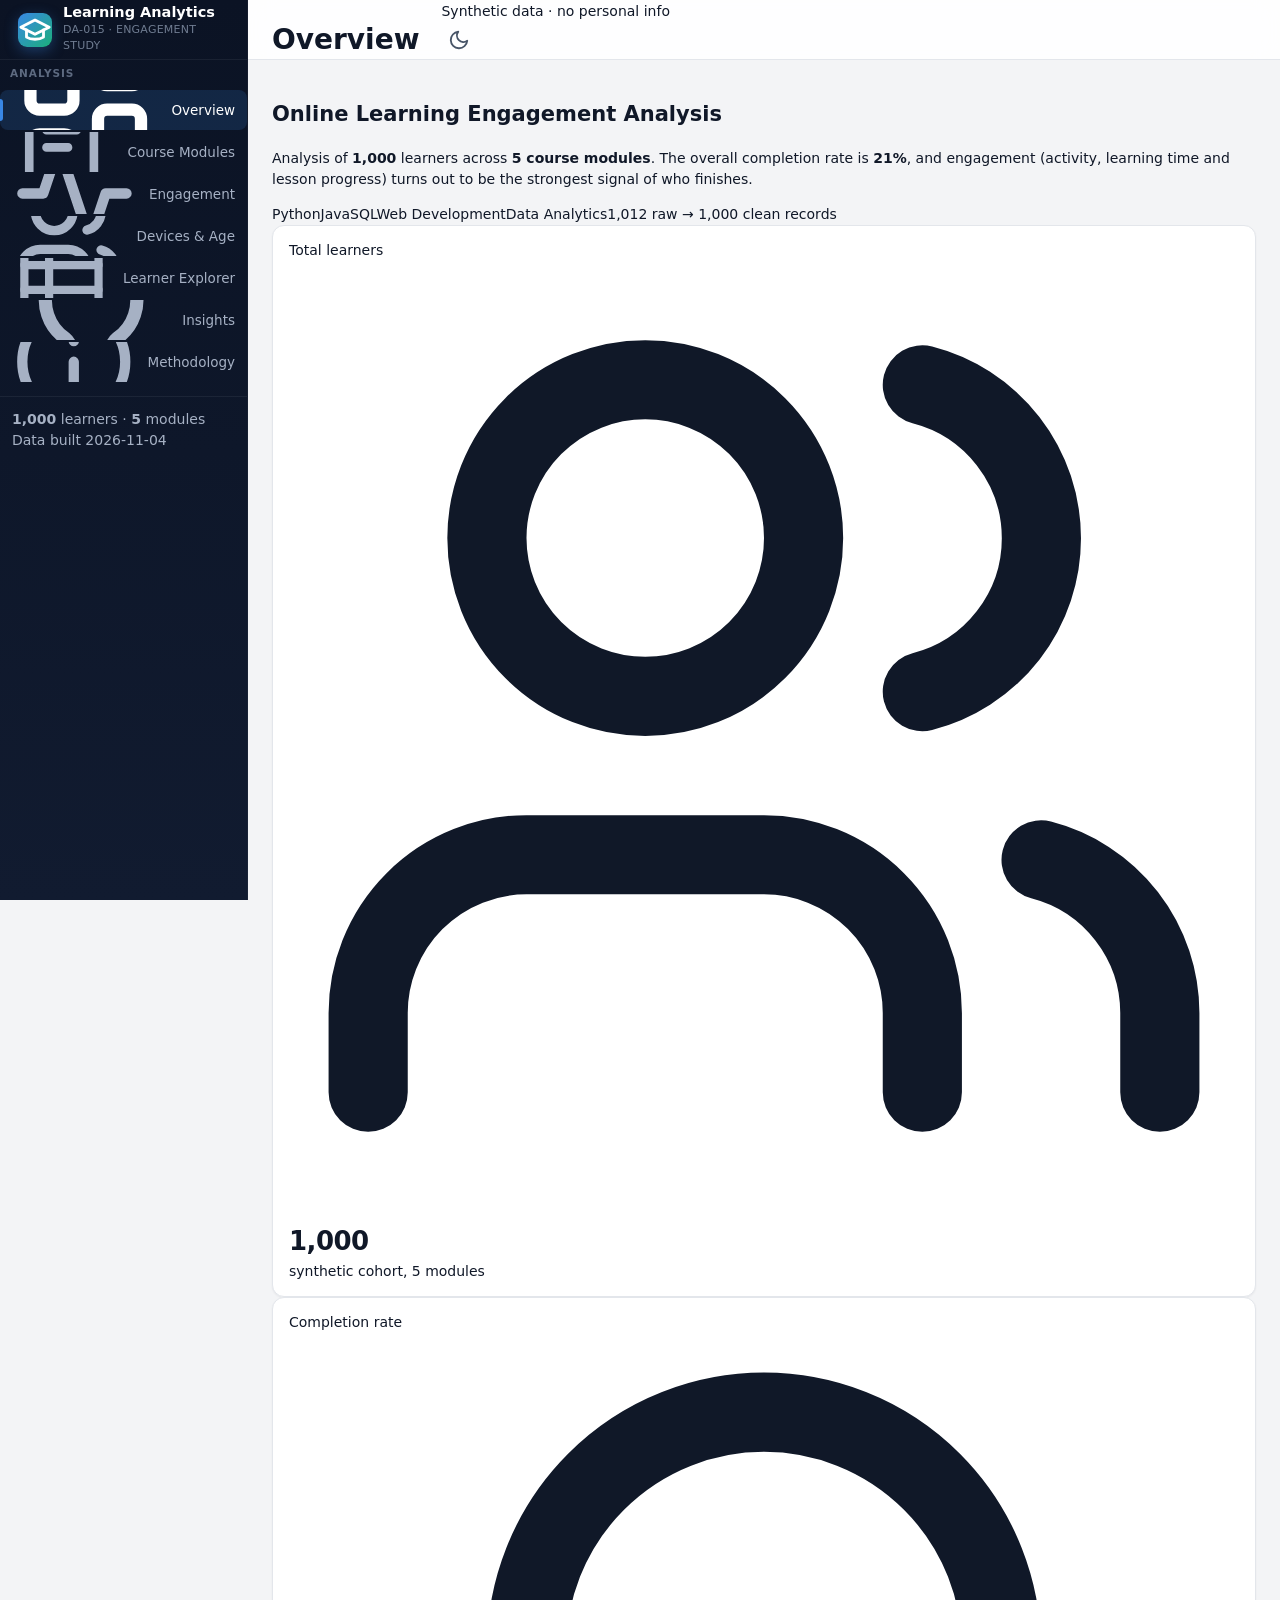
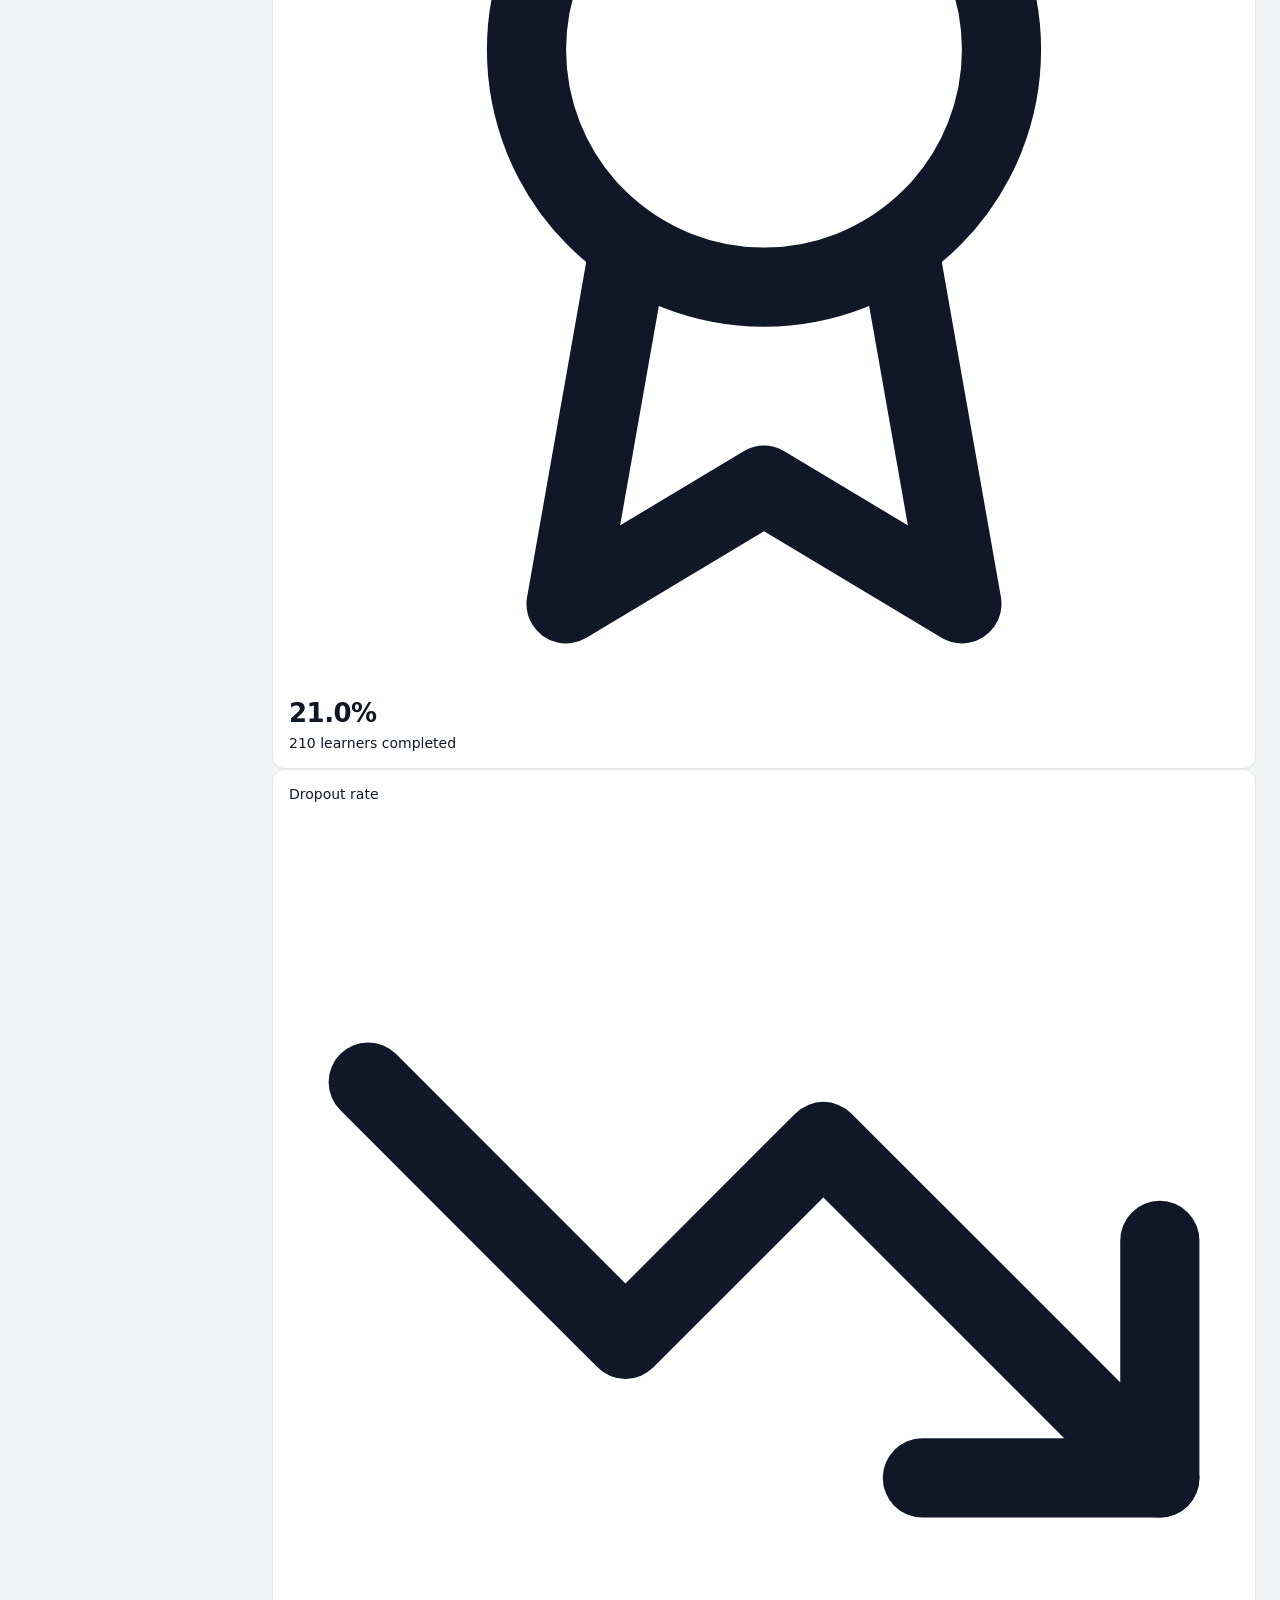
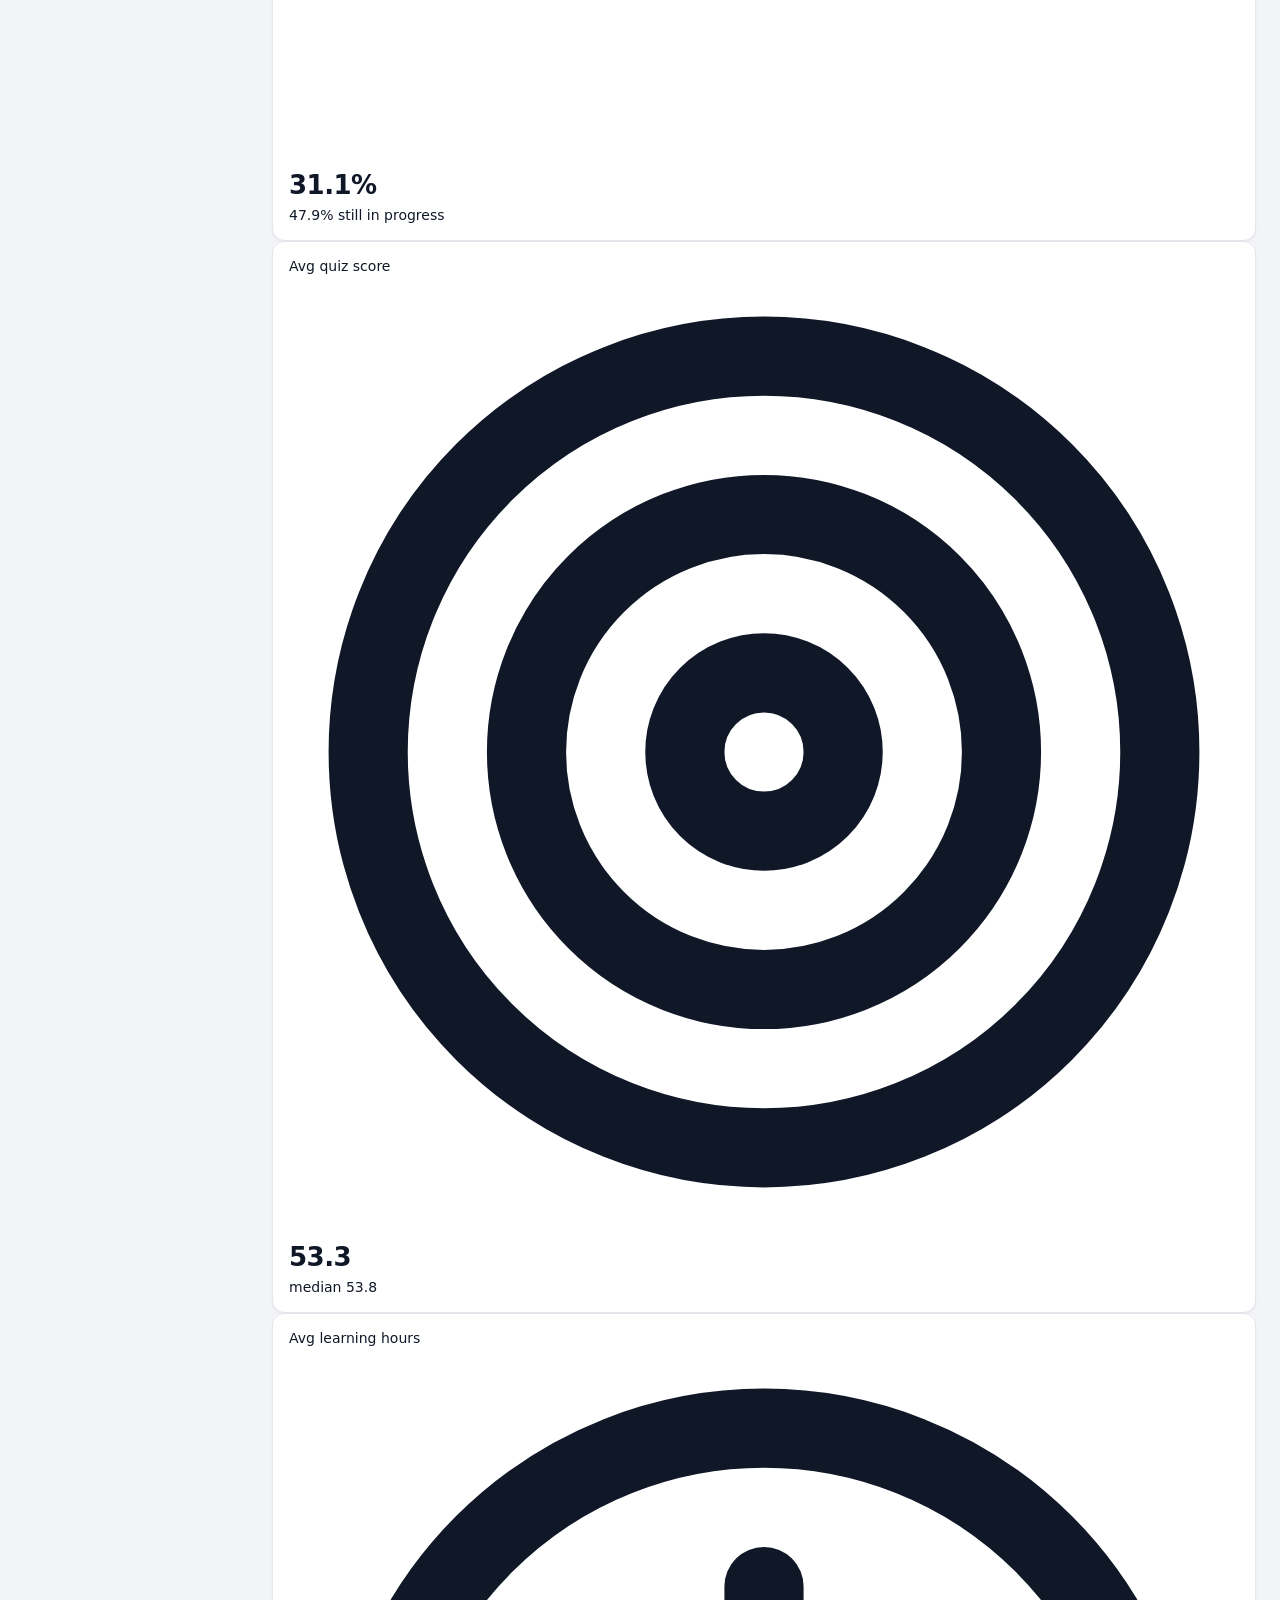
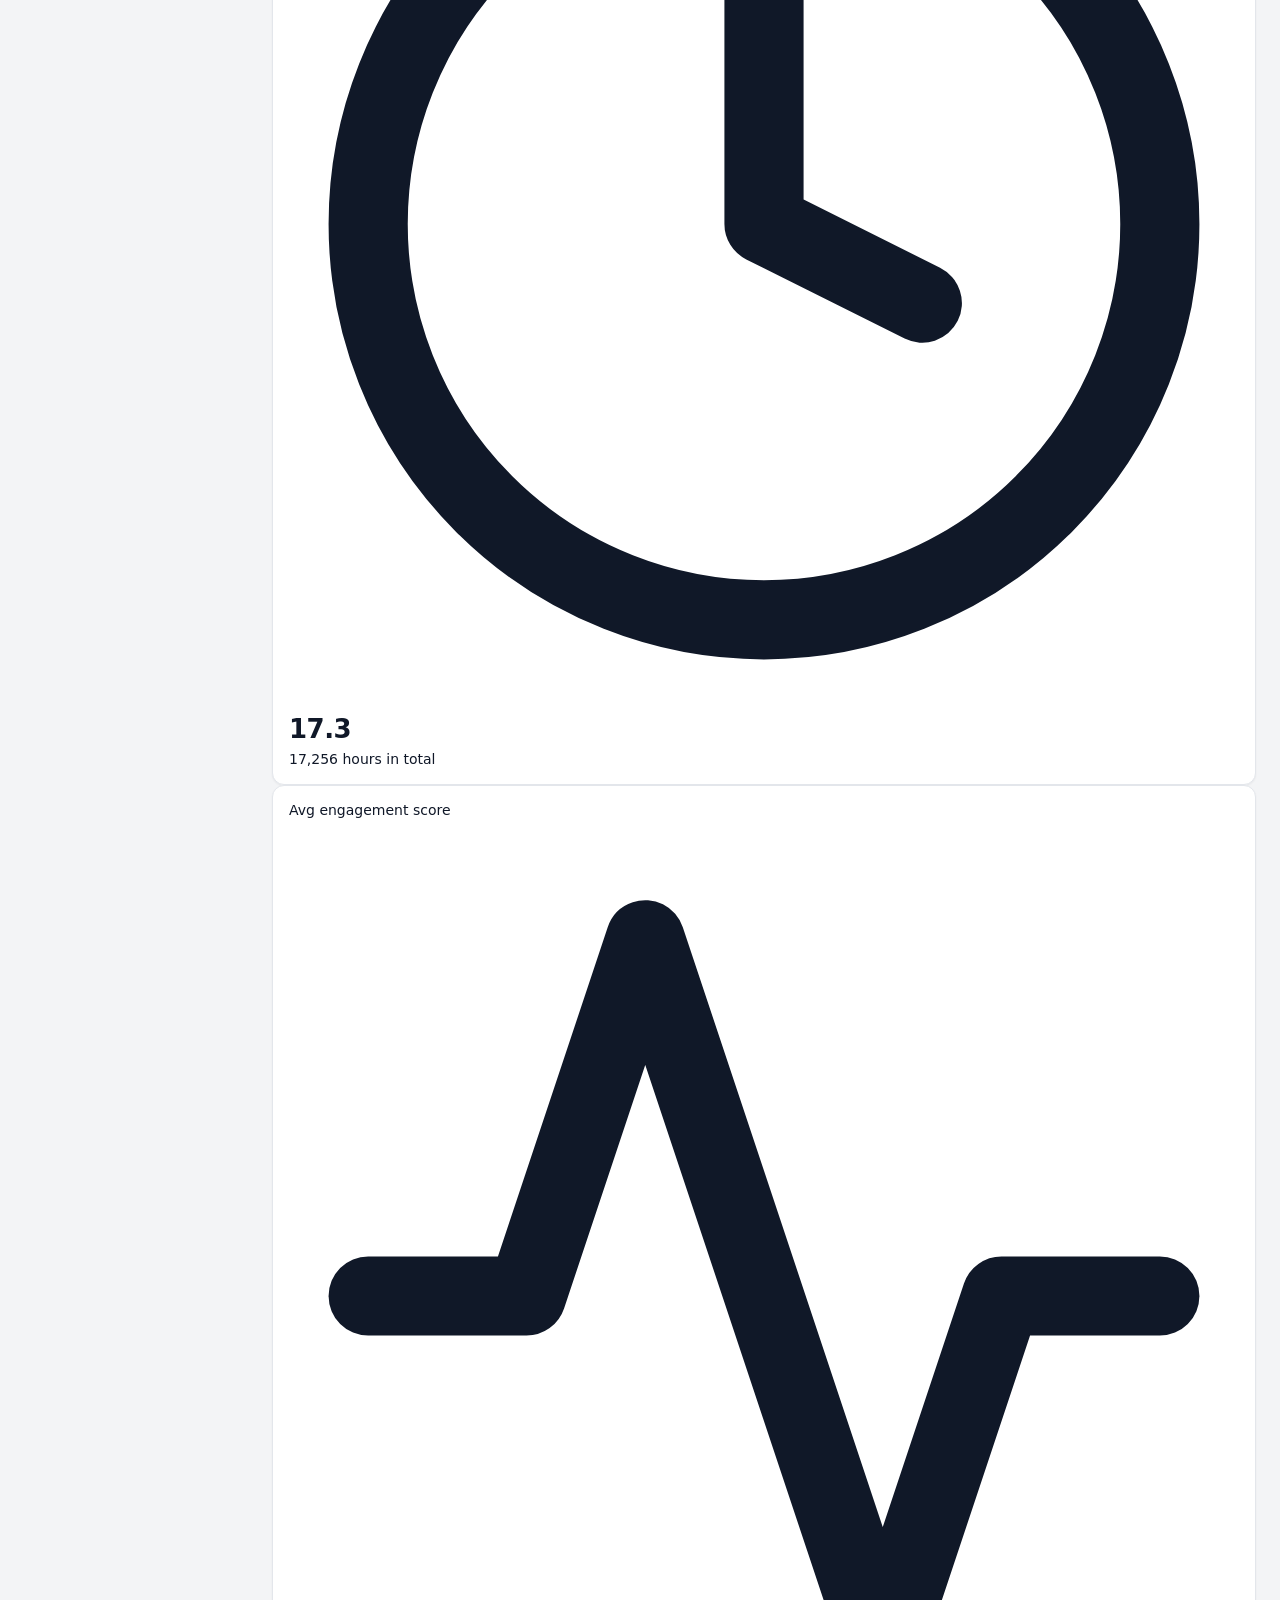
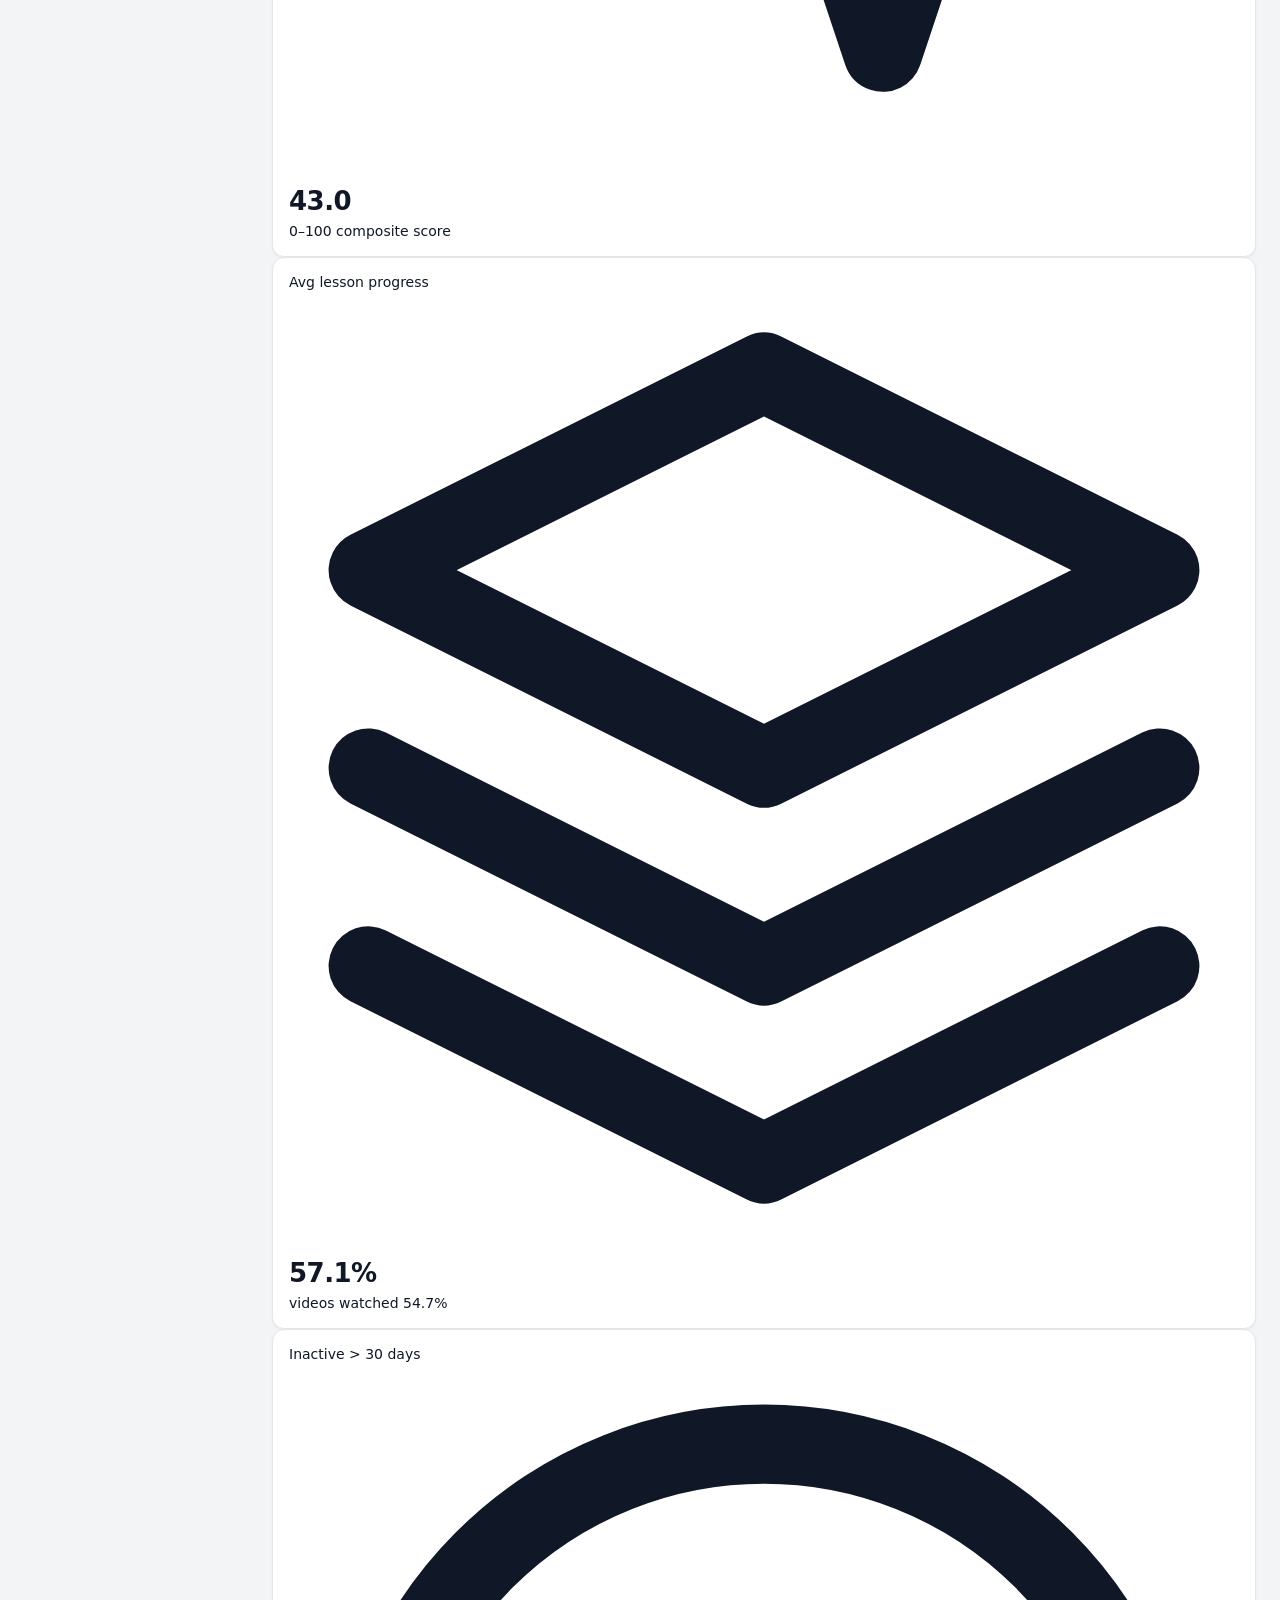
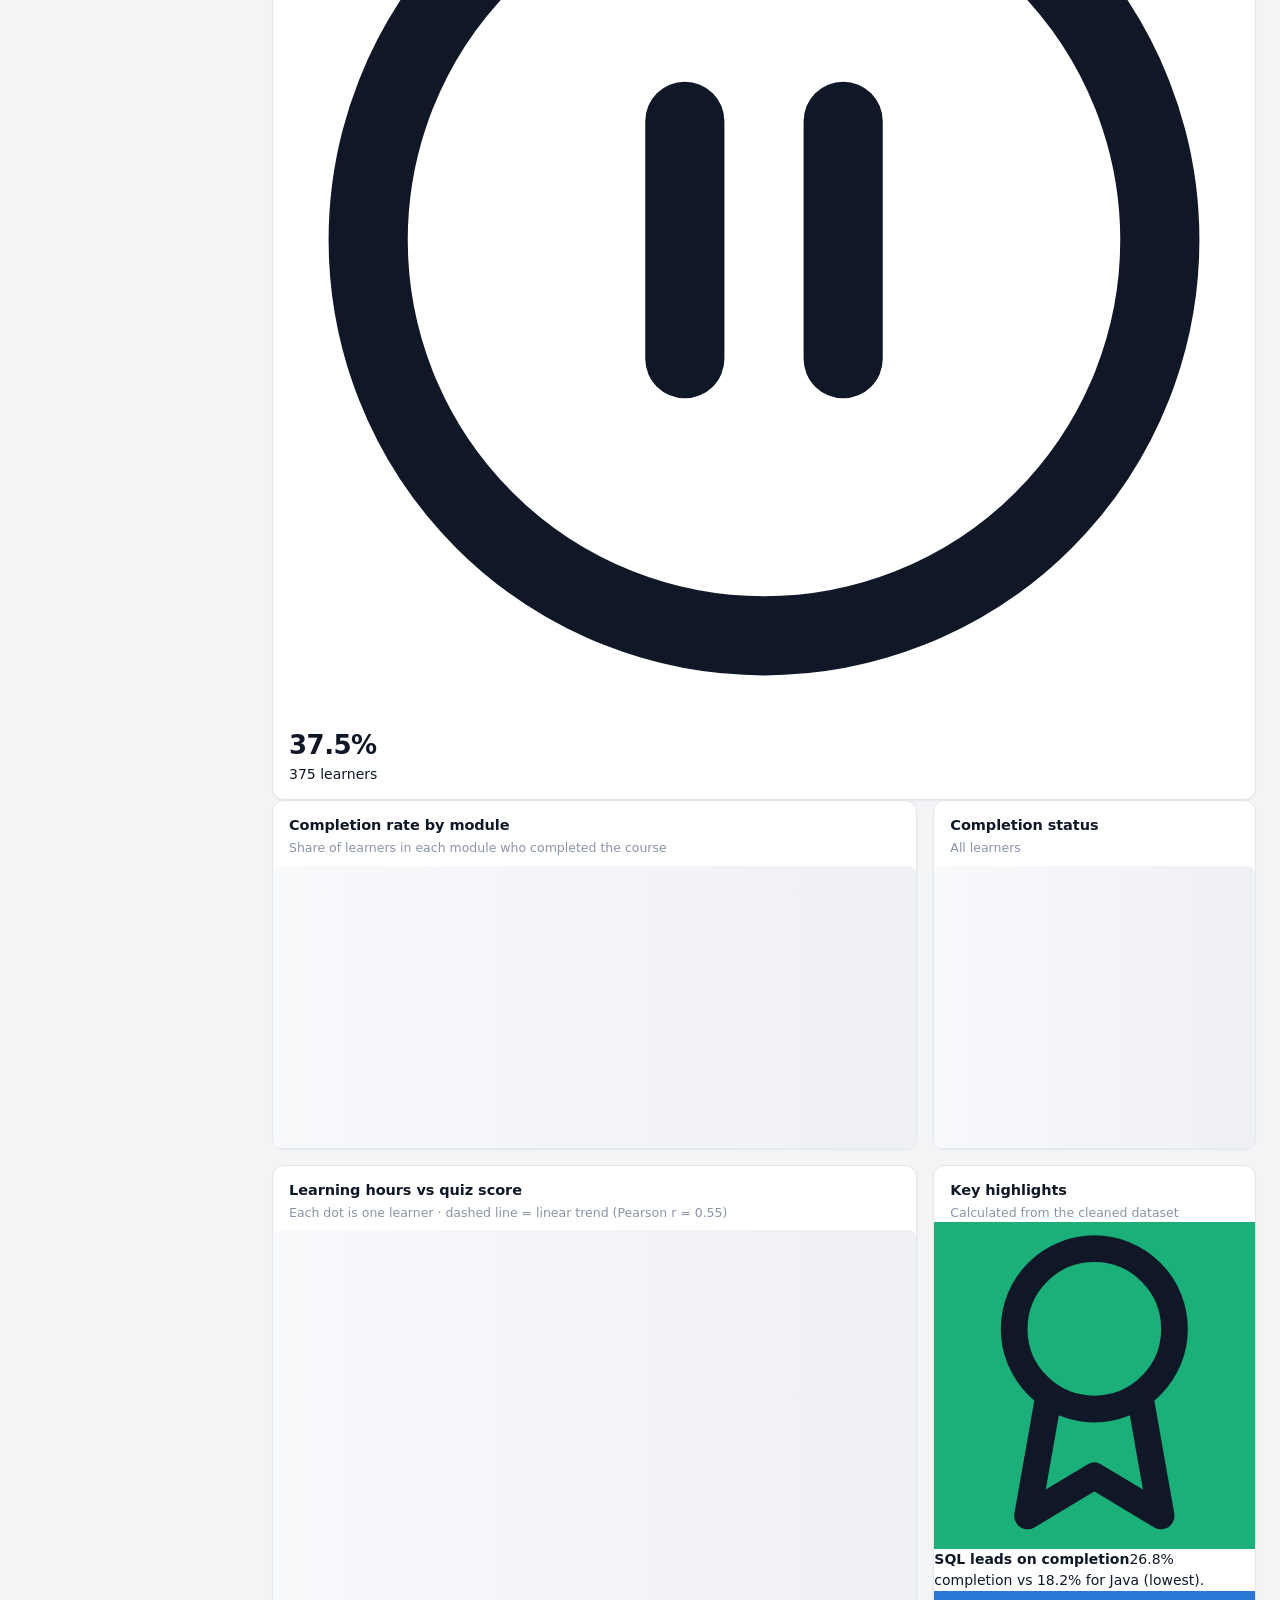
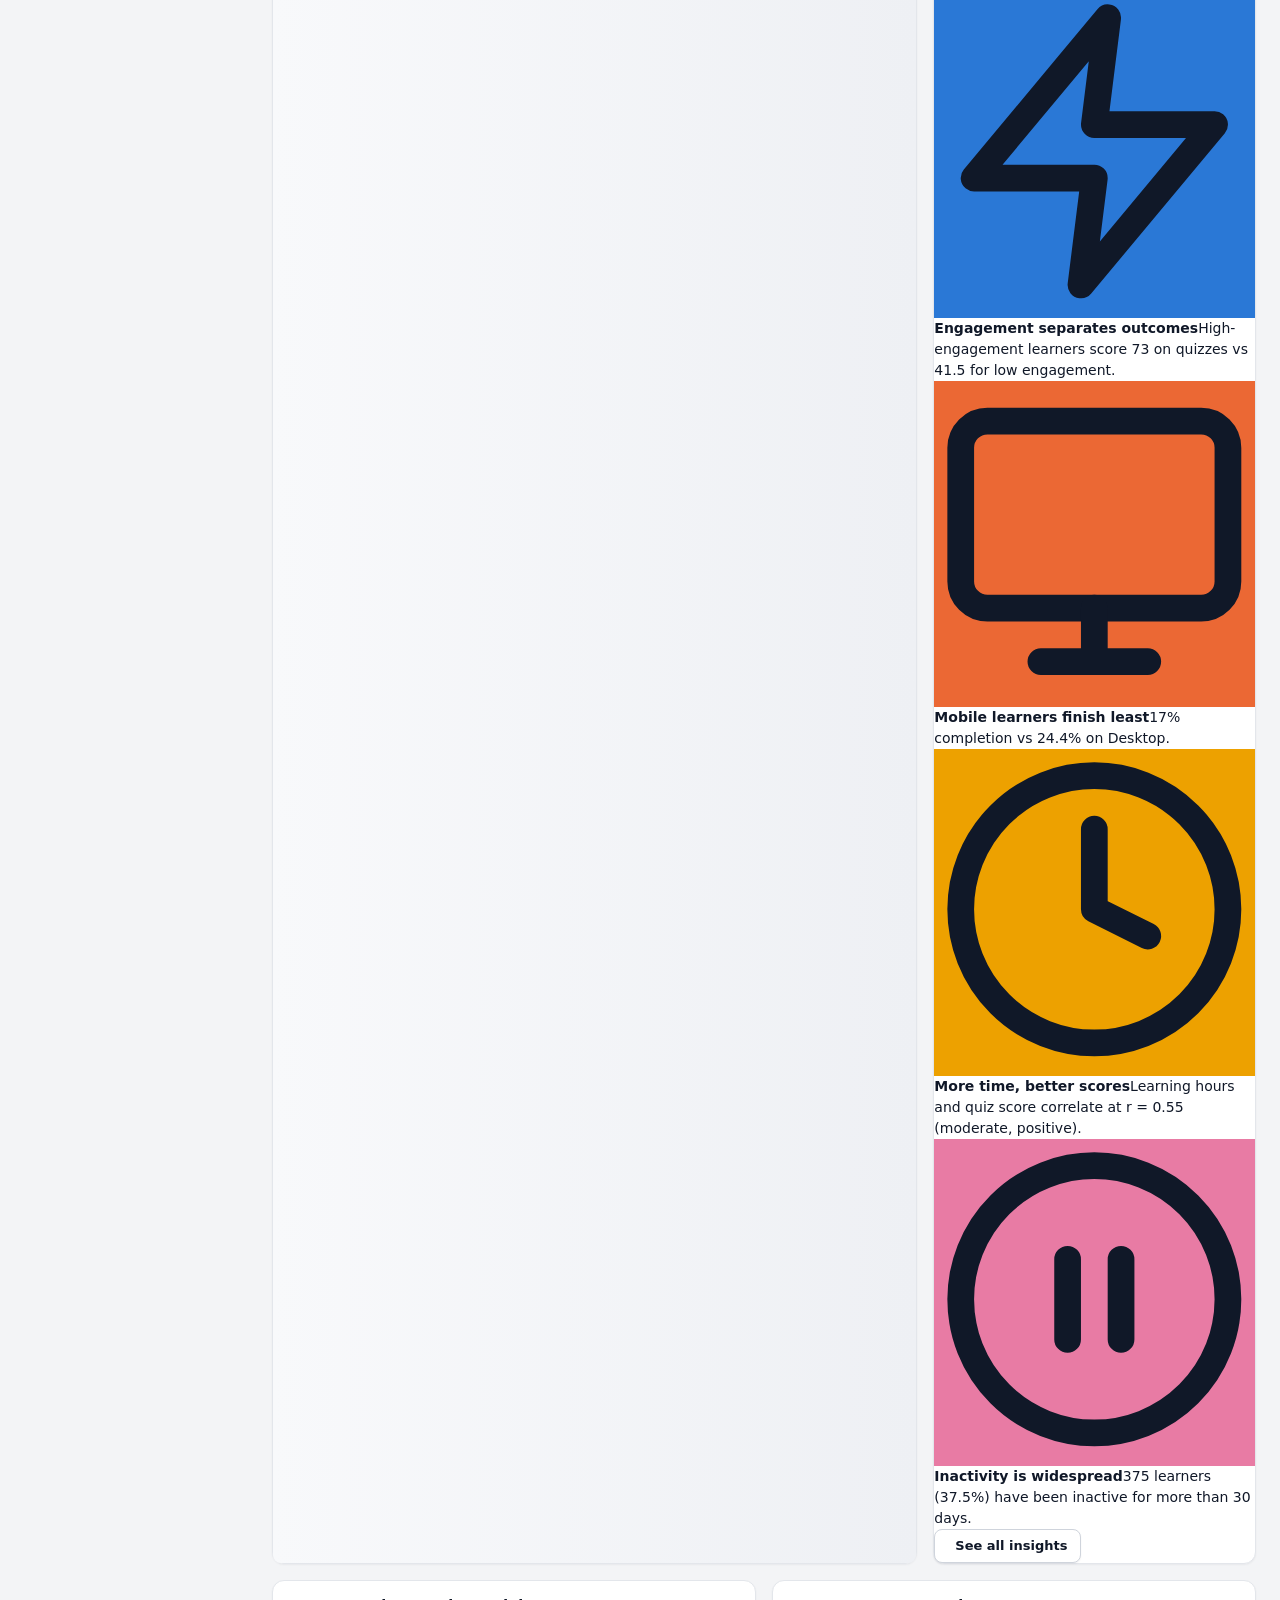
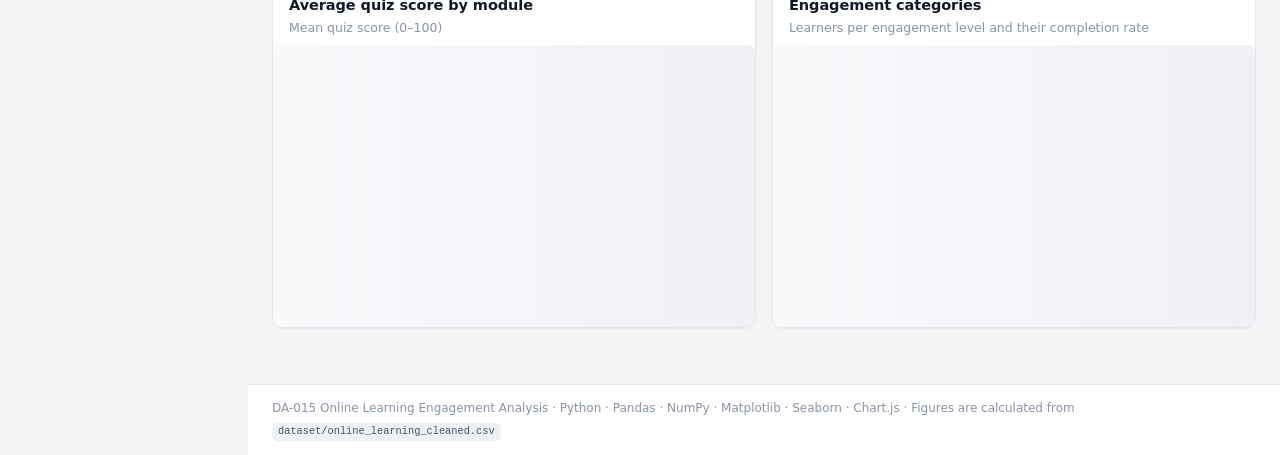
==== dashboard/index.html @ 4a601f0a "feat: Add engagement analysis pipeline with synthetic data generation - Implemented engagement score" ====
<!doctype html>
<html lang="en">
<head>
  <meta charset="utf-8">
  <meta name="viewport" content="width=device-width, initial-scale=1">
  <title>Overview · DA-015 Learning Analytics</title>
  <meta name="description" content="DA-015 Online Learning Engagement Analysis dashboard">
  <link rel="stylesheet" href="assets/css/style.css">
</head>
<body data-page="overview">
  <div class="loader"><div class="loader-ring"></div></div>

  <main class="content" id="content">
    <section class="hero">
      <span class="blob b1"></span><span class="blob b2"></span><span class="blob b3"></span>
      <h2>Online Learning Engagement Analysis</h2>
      <p id="heroText">How do learners engage with online courses, and what separates those who finish from those who drop out?</p>
      <div class="hero-tags" id="heroTags"></div>
    </section>

    <div class="kpi-grid" id="kpis"></div>

    <div class="grid g-2-1">
      <div class="card">
        <div class="card-head"><div><h3 class="card-title">Completion rate by module</h3>
          <p class="card-sub">Share of learners in each module who completed the course</p></div></div>
        <div class="chart-box"><canvas id="moduleCompletion"></canvas></div>
      </div>
      <div class="card">
        <div class="card-head"><div><h3 class="card-title">Completion status</h3>
          <p class="card-sub">All learners</p></div></div>
        <div class="chart-box"><canvas id="statusDonut"></canvas></div>
      </div>
    </div>

    <div class="grid g-2-1">
      <div class="card">
        <div class="card-head"><div><h3 class="card-title">Learning hours vs quiz score</h3>
          <p class="card-sub" id="scatterSub">Each dot is one learner · dashed line = linear trend</p></div></div>
        <div class="chart-box tall"><canvas id="hoursScatter"></canvas></div>
      </div>
      <div class="card">
        <div class="card-head"><div><h3 class="card-title">Key highlights</h3>
          <p class="card-sub">Calculated from the cleaned dataset</p></div></div>
        <div class="highlights" id="highlights"></div>
      </div>
    </div>

    <div class="grid g2">
      <div class="card">
        <div class="card-head"><div><h3 class="card-title">Average quiz score by module</h3>
          <p class="card-sub">Mean quiz score (0–100)</p></div></div>
        <div class="chart-box"><canvas id="moduleQuiz"></canvas></div>
      </div>
      <div class="card">
        <div class="card-head"><div><h3 class="card-title">Engagement categories</h3>
          <p class="card-sub">Learners per engagement level and their completion rate</p></div></div>
        <div class="chart-box"><canvas id="engagementBars"></canvas></div>
      </div>
    </div>
  </main>

  <script src="assets/vendor/chart.umd.min.js"></script>
  <script src="assets/data/data.js"></script>
  <script src="assets/js/app.js"></script>
  <script src="assets/js/charts.js"></script>
  <script src="assets/js/pages/overview.js"></script>
</body>
</html>
---- dashboard/assets/css/style.css ----
/* ==========================================================================
   DA-015 Learning Analytics - BI dashboard stylesheet
   Design tokens live on :root; dark mode redefines the same tokens.
   ========================================================================== */

:root {
  color-scheme: light;
  --bg: #f3f4f6;
  --surface: #ffffff;
  --surface-2: #f8f9fb;
  --surface-3: #eef0f4;
  --border: #e3e6eb;
  --border-strong: #cfd4dc;
  --text: #101828;
  --text-2: #475467;
  --text-3: #8a94a6;
  --accent: #2a78d6;
  --accent-hover: #1f63b8;
  --accent-soft: #eaf2fc;
  --accent-ring: rgba(42, 120, 214, .22);
  --nav-bg: #0b1324;
  --nav-bg-2: #111b30;
  --nav-text: #a6b1c4;
  --nav-hover: rgba(255, 255, 255, .06);
  --good: #12805c;  --good-soft: #e7f6ef;
  --bad: #c4320a;   --bad-soft: #fdeee8;
  --warn: #b54708;  --warn-soft: #fef3e6;
  --shadow-xs: 0 1px 2px rgba(16, 24, 40, .05);
  --shadow-sm: 0 1px 3px rgba(16, 24, 40, .08), 0 1px 2px rgba(16, 24, 40, .04);
  --shadow-md: 0 6px 16px -4px rgba(16, 24, 40, .10), 0 2px 6px -2px rgba(16, 24, 40, .05);
  --shadow-lg: 0 20px 40px -12px rgba(16, 24, 40, .25);

  /* data colours - validated categorical order */
  --c1: #2a78d6; --c2: #eb6834; --c3: #1baf7a; --c4: #eda100; --c5: #e87ba4;
  --eng-low: #a9c9f0; --eng-med: #5b9be3; --eng-high: #1c5aa6;
  --grid: #edf0f3;

  --radius: 12px;
  --radius-sm: 8px;
  --nav-w: 248px;
  --nav-w-collapsed: 72px;
  --topbar-h: 60px;
  --ease: cubic-bezier(.2, .8, .2, 1);
  font-family: "Inter", "Segoe UI", system-ui, -apple-system, Roboto, "Helvetica Neue", Arial, sans-serif;
  font-feature-settings: "cv11", "ss01";
}

:root[data-theme="dark"] {
  color-scheme: dark;
  --bg: #0b0d10;
  --surface: #14171c;
  --surface-2: #191d23;
  --surface-3: #20252c;
  --border: #262b33;
  --border-strong: #353b45;
  --text: #eef0f3;
  --text-2: #b4bbc6;
  --text-3: #7e8794;
  --accent: #3987e5;
  --accent-hover: #5a9cec;
  --accent-soft: #162a45;
  --accent-ring: rgba(57, 135, 229, .3);
  --nav-bg: #07090c;
  --nav-bg-2: #0e1116;
  --nav-text: #9aa4b2;
  --good: #3ccb8f;  --good-soft: #10291f;
  --bad: #f2794f;   --bad-soft: #2d1710;
  --warn: #f0a547;  --warn-soft: #2b1f0e;
  --shadow-xs: 0 1px 2px rgba(0, 0, 0, .4);
  --shadow-sm: 0 1px 3px rgba(0, 0, 0, .45);
  --shadow-md: 0 8px 20px -6px rgba(0, 0, 0, .55);
  --shadow-lg: 0 24px 48px -12px rgba(0, 0, 0, .7);
  --c1: #3987e5; --c2: #d95926; --c3: #199e70; --c4: #c98500; --c5: #d55181;
  --eng-low: #2f4f78; --eng-med: #3f7fcf; --eng-high: #8cbcf5;
  --grid: #22272e;
}

* { box-sizing: border-box; }
html { scroll-behavior: smooth; }
body {
  margin: 0; min-height: 100vh; background: var(--bg); color: var(--text);
  font-size: 14px; line-height: 1.5; -webkit-font-smoothing: antialiased;
}
a { color: var(--accent); text-decoration: none; }
button { font: inherit; }
code { font-family: "JetBrains Mono", "SFMono-Regular", Consolas, monospace; font-size: .86em; background: var(--surface-3);
       padding: 1px 6px; border-radius: 5px; color: var(--text-2); }
svg.lucide { width: 18px; height: 18px; stroke-width: 1.9; flex: none; }
.muted { color: var(--text-3); }

/* ---------- boot / transitions ---------- */
.app { opacity: 0; transition: opacity .35s var(--ease); }
body.ready .app { opacity: 1; }
body.leaving .app { opacity: 0; transition-duration: .18s; }
.loader { position: fixed; inset: 0; display: grid; place-items: center; background: var(--bg); z-index: 200; transition: opacity .3s, visibility .3s; }
body.ready .loader { opacity: 0; visibility: hidden; }
.loader-ring { width: 40px; height: 40px; border-radius: 50%; border: 3px solid var(--border); border-top-color: var(--accent); animation: spin .8s linear infinite; }
@keyframes spin { to { transform: rotate(360deg); } }

/* ---------- sidebar ---------- */
.sidebar {
  position: fixed; inset: 0 auto 0 0; width: var(--nav-w); z-index: 60; display: flex; flex-direction: column;
  background: linear-gradient(180deg, var(--nav-bg) 0%, var(--nav-bg-2) 100%); color: var(--nav-text);
  border-right: 1px solid rgba(255, 255, 255, .04); transition: width .28s var(--ease), transform .28s var(--ease);
}
.brand { height: var(--topbar-h); display: flex; align-items: center; gap: 11px; padding: 0 18px; border-bottom: 1px solid rgba(255,255,255,.06); overflow: hidden; }
.brand-logo { width: 34px; height: 34px; border-radius: 9px; flex: none; display: grid; place-items: center; color: #fff;
              background: linear-gradient(135deg, #3987e5 0%, #1baf7a 100%); box-shadow: 0 4px 14px rgba(57, 135, 229, .35); }
.brand-logo svg.lucide { width: 19px; height: 19px; }
.brand-text { white-space: nowrap; }
.brand-title { color: #fff; font-weight: 650; font-size: 14.5px; line-height: 1.2; }
.brand-sub { font-size: 11px; color: #6f7c91; letter-spacing: .02em; }
.nav-scroll { flex: 1; overflow-y: auto; padding: 14px 12px; }
.nav-label { font-size: 10.5px; font-weight: 600; text-transform: uppercase; letter-spacing: .09em; color: #5d6a80; margin: 6px 10px 8px; white-space: nowrap; }
.nav { list-style: none; margin: 0 0 14px; padding: 0; display: flex; flex-direction: column; gap: 2px; }
.nav a { position: relative; display: flex; align-items: center; gap: 12px; height: 40px; padding: 0 12px; border-radius: 8px;
         color: var(--nav-text); font-weight: 500; font-size: 13.5px; white-space: nowrap; overflow: hidden; transition: background .15s, color .15s; }
.nav a:hover { background: var(--nav-hover); color: #fff; }
.nav a.active { background: rgba(57, 135, 229, .16); color: #fff; }
.nav a.active svg.lucide { color: #5fa3f0; }
.nav a.active::before { content: ""; position: absolute; left: 0; top: 9px; bottom: 9px; width: 3px; border-radius: 0 3px 3px 0; background: #3987e5; }
.nav .tag { margin-left: auto; font-size: 10.5px; font-weight: 600; padding: 1px 7px; border-radius: 999px; background: rgba(255,255,255,.08); color: #c8d1de; }
.sidebar-foot { padding: 12px; border-top: 1px solid rgba(255,255,255,.06); }
.dataset-card { display: flex; gap: 10px; align-items: center; padding: 10px; border-radius: 10px; background: rgba(255,255,255,.04); overflow: hidden; }
.dataset-card .ico { width: 30px; height: 30px; border-radius: 8px; display: grid; place-items: center; background: rgba(27,175,122,.16); color: #3ccb8f; flex: none; }
.dataset-card .ico svg.lucide { width: 16px; height: 16px; }
.dataset-card b { display: block; color: #e3e8ef; font-size: 12.5px; font-weight: 600; white-space: nowrap; }
.dataset-card span { font-size: 11px; color: #6f7c91; white-space: nowrap; }
.collapse-btn { margin-top: 8px; width: 100%; display: flex; align-items: center; gap: 10px; height: 36px; padding: 0 12px; border: 0; border-radius: 8px;
                background: transparent; color: var(--nav-text); cursor: pointer; font-size: 13px; white-space: nowrap; overflow: hidden; }
.collapse-btn:hover { background: var(--nav-hover); color: #fff; }

body.nav-collapsed .sidebar { width: var(--nav-w-collapsed); }
body.nav-collapsed .brand-text, body.nav-collapsed .nav a span, body.nav-collapsed .nav .tag,
body.nav-collapsed .nav-label, body.nav-collapsed .dataset-card div, body.nav-collapsed .collapse-btn span { opacity: 0; pointer-events: none; }
body.nav-collapsed .nav a { justify-content: center; padding: 0; }
body.nav-collapsed .dataset-card { justify-content: center; background: transparent; }
body.nav-collapsed .collapse-btn { justify-content: center; padding: 0; }
body.nav-collapsed .brand { padding: 0; justify-content: center; }
body.nav-collapsed .main { margin-left: var(--nav-w-collapsed); }

/* ---------- main / topbar ---------- */
.main { margin-left: var(--nav-w); min-height: 100vh; display: flex; flex-direction: column; transition: margin-left .28s var(--ease); }
.topbar { position: sticky; top: 0; z-index: 50; height: var(--topbar-h); display: flex; align-items: center; gap: 14px; padding: 0 24px;
          background: color-mix(in srgb, var(--surface) 88%, transparent); backdrop-filter: saturate(180%) blur(12px);
          -webkit-backdrop-filter: saturate(180%) blur(12px); border-bottom: 1px solid var(--border); }
.crumbs { display: flex; align-items: center; gap: 6px; font-size: 13px; color: var(--text-3); white-space: nowrap; }
.crumbs b { color: var(--text); font-weight: 600; }
.crumbs svg.lucide { width: 14px; height: 14px; }
.search { position: relative; margin-left: auto; width: min(320px, 34vw); }
.search > svg.lucide { position: absolute; left: 11px; top: 50%; transform: translateY(-50%); width: 16px; height: 16px; color: var(--text-3); pointer-events: none; }
.search input { width: 100%; height: 36px; padding: 0 44px 0 34px; border-radius: 9px; border: 1px solid var(--border); background: var(--surface-2);
                color: var(--text); font: inherit; font-size: 13px; outline: none; transition: border-color .15s, box-shadow .15s, background .15s; }
.search input:focus { background: var(--surface); border-color: var(--accent); box-shadow: 0 0 0 3px var(--accent-ring); }
.search kbd { position: absolute; right: 9px; top: 50%; transform: translateY(-50%); font: 600 11px/1 inherit; color: var(--text-3);
              border: 1px solid var(--border); border-bottom-width: 2px; border-radius: 5px; padding: 3px 6px; background: var(--surface); }
.search-results { position: absolute; top: calc(100% + 6px); left: 0; right: 0; background: var(--surface); border: 1px solid var(--border);
                  border-radius: 10px; box-shadow: var(--shadow-lg); padding: 6px; display: none; max-height: 340px; overflow: auto; z-index: 80; }
.search-results.open { display: block; }
.search-results a { display: flex; align-items: center; gap: 10px; padding: 8px 10px; border-radius: 7px; color: var(--text); font-size: 13px; }
.search-results a svg.lucide { width: 15px; height: 15px; color: var(--text-3); }
.search-results a:hover, .search-results a.hl { background: var(--accent-soft); }
.search-results .grp { font-size: 10.5px; font-weight: 600; text-transform: uppercase; letter-spacing: .08em; color: var(--text-3); padding: 8px 10px 4px; }
.search-results small { margin-left: auto; color: var(--text-3); }
.top-actions { display: flex; align-items: center; gap: 6px; }
.icon-btn { width: 36px; height: 36px; border-radius: 9px; border: 1px solid transparent; background: transparent; color: var(--text-2);
            display: grid; place-items: center; cursor: pointer; transition: background .15s, color .15s, border-color .15s; position: relative; }
.icon-btn:hover { background: var(--surface-3); color: var(--text); }
.icon-btn svg.lucide { width: 18px; height: 18px; }
.menu-btn { display: none; }
.status-pill { display: inline-flex; align-items: center; gap: 7px; height: 30px; padding: 0 11px; border-radius: 999px; font-size: 12px; font-weight: 500;
               color: var(--good); background: var(--good-soft); white-space: nowrap; }
.status-pill i { width: 7px; height: 7px; border-radius: 50%; background: currentColor; animation: ping 2.2s infinite; }
@keyframes ping { 0% { box-shadow: 0 0 0 0 color-mix(in srgb, var(--good) 45%, transparent); } 70%, 100% { box-shadow: 0 0 0 7px transparent; } }

.content { padding: 22px 24px 40px; width: 100%; max-width: 1480px; }
.footer { margin-top: auto; display: flex; flex-wrap: wrap; gap: 6px 18px; justify-content: space-between; padding: 14px 24px; font-size: 12px;
          color: var(--text-3); border-top: 1px solid var(--border); background: var(--surface); }

/* ---------- page header ---------- */
.page-head { display: flex; align-items: flex-end; justify-content: space-between; gap: 16px; flex-wrap: wrap; margin-bottom: 16px; }
.page-head h1 { margin: 0; font-size: 22px; font-weight: 700; letter-spacing: -.015em; }
.page-head p { margin: 3px 0 0; color: var(--text-2); font-size: 13.5px; }
.page-meta { display: flex; align-items: center; gap: 8px; flex-wrap: wrap; }
.meta-chip { display: inline-flex; align-items: center; gap: 6px; height: 34px; padding: 0 11px; border-radius: 8px; font-size: 12.5px;
             color: var(--text-2); background: var(--surface); border: 1px solid var(--border); white-space: nowrap; }
.meta-chip svg.lucide { width: 15px; height: 15px; color: var(--text-3); }

/* ---------- buttons ---------- */
.btn { display: inline-flex; align-items: center; justify-content: center; gap: 7px; height: 34px; padding: 0 13px; border-radius: 8px; cursor: pointer;
       font-size: 13px; font-weight: 600; color: var(--text); background: var(--surface); border: 1px solid var(--border-strong);
       box-shadow: var(--shadow-xs); transition: background .15s, border-color .15s, box-shadow .15s, transform .1s; white-space: nowrap; }
.btn:hover { background: var(--surface-2); }
.btn:active { transform: translateY(1px); }
.btn svg.lucide { width: 16px; height: 16px; }
.btn.primary { color: #fff; background: var(--accent); border-color: var(--accent); }
.btn.primary:hover { background: var(--accent-hover); border-color: var(--accent-hover); }
.btn.ghost { border-color: transparent; box-shadow: none; background: transparent; color: var(--text-2); }
.btn.ghost:hover { background: var(--surface-3); color: var(--text); }
.btn.sm { height: 30px; padding: 0 10px; font-size: 12.5px; }
.btn:disabled { opacity: .45; cursor: not-allowed; }

/* ---------- filter bar (slicers) ---------- */
.filterbar { position: sticky; top: calc(var(--topbar-h) + 8px); z-index: 40; display: flex; align-items: center; flex-wrap: wrap; gap: 8px;
             padding: 10px 12px; margin-bottom: 18px; background: var(--surface); border: 1px solid var(--border); border-radius: var(--radius); box-shadow: var(--shadow-sm); }
.filterbar .fb-title { display: inline-flex; align-items: center; gap: 7px; font-size: 12.5px; font-weight: 600; color: var(--text-2); padding: 0 6px 0 2px; }
.filterbar .fb-title svg.lucide { width: 16px; height: 16px; color: var(--accent); }
.slicer { position: relative; }
.slicer-btn { display: inline-flex; align-items: center; gap: 7px; height: 32px; padding: 0 10px 0 11px; border-radius: 8px; cursor: pointer;
              background: var(--surface-2); border: 1px solid var(--border); color: var(--text); font-size: 13px; transition: border-color .15s, background .15s; }
.slicer-btn:hover { border-color: var(--border-strong); }
.slicer-btn .lbl { color: var(--text-3); }
.slicer-btn .val { font-weight: 600; max-width: 150px; overflow: hidden; text-overflow: ellipsis; white-space: nowrap; }
.slicer-btn svg.lucide { width: 15px; height: 15px; color: var(--text-3); transition: transform .2s; }
.slicer.open .slicer-btn { border-color: var(--accent); box-shadow: 0 0 0 3px var(--accent-ring); background: var(--surface); }
.slicer.open .slicer-btn svg.lucide { transform: rotate(180deg); }
.slicer.active .slicer-btn { background: var(--accent-soft); border-color: color-mix(in srgb, var(--accent) 45%, var(--border)); }
.slicer.active .slicer-btn .val { color: var(--accent); }
.slicer-menu { position: absolute; top: calc(100% + 6px); left: 0; min-width: 230px; padding: 6px; background: var(--surface); border: 1px solid var(--border);
               border-radius: 10px; box-shadow: var(--shadow-lg); z-index: 90; opacity: 0; transform: translateY(-4px) scale(.98); pointer-events: none;
               transition: opacity .15s, transform .15s; }
.slicer.open .slicer-menu { opacity: 1; transform: none; pointer-events: auto; }
.slicer-menu label { display: flex; align-items: center; gap: 10px; padding: 7px 9px; border-radius: 7px; cursor: pointer; font-size: 13px; }
.slicer-menu label:hover { background: var(--surface-2); }
.slicer-menu label small { margin-left: auto; color: var(--text-3); font-variant-numeric: tabular-nums; }
.slicer-menu input[type="checkbox"] { width: 16px; height: 16px; accent-color: var(--accent); margin: 0; }
.slicer-menu .sm-foot { display: flex; justify-content: space-between; gap: 6px; padding: 6px 4px 2px; margin-top: 4px; border-top: 1px solid var(--border); }
.fb-sep { width: 1px; height: 22px; background: var(--border); margin: 0 4px; }
.fb-count { margin-left: auto; font-size: 12.5px; color: var(--text-2); white-space: nowrap; display: inline-flex; align-items: center; gap: 8px; }
.fb-count b { color: var(--text); font-variant-numeric: tabular-nums; }
.fb-meter { width: 70px; height: 6px; border-radius: 6px; background: var(--surface-3); overflow: hidden; }
.fb-meter i { display: block; height: 100%; background: var(--accent); border-radius: 6px; transition: width .4s var(--ease); }

/* ---------- KPI cards ---------- */
.kpis { display: grid; grid-template-columns: repeat(6, minmax(0, 1fr)); gap: 14px; margin-bottom: 18px; }
.kpis.k4 { grid-template-columns: repeat(4, minmax(0, 1fr)); }
.kpis.k3 { grid-template-columns: repeat(3, minmax(0, 1fr)); }
.kpi { position: relative; background: var(--surface); border: 1px solid var(--border); border-radius: var(--radius); padding: 14px 16px;
       box-shadow: var(--shadow-xs); transition: box-shadow .2s, transform .2s; min-width: 0; }
.kpi:hover { box-shadow: var(--shadow-md); transform: translateY(-2px); }
.kpi-head { display: flex; align-items: center; gap: 9px; color: var(--text-2); font-size: 12.5px; font-weight: 500; }
.kpi-ico { width: 30px; height: 30px; border-radius: 8px; display: grid; place-items: center; flex: none;
           color: var(--kc, var(--accent)); background: color-mix(in srgb, var(--kc, var(--accent)) 13%, transparent); }
.kpi-ico svg.lucide { width: 16px; height: 16px; }
.kpi-help { margin-left: auto; color: var(--text-3); cursor: help; display: grid; }
.kpi-help svg.lucide { width: 14px; height: 14px; }
.kpi-value { font-size: 26px; font-weight: 700; letter-spacing: -.02em; margin: 10px 0 4px; font-variant-numeric: tabular-nums; line-height: 1.15; }
.kpi-foot { display: flex; align-items: center; gap: 6px; font-size: 12px; color: var(--text-3); min-height: 20px; flex-wrap: wrap; }
.delta { display: inline-flex; align-items: center; gap: 2px; font-weight: 600; font-size: 11.5px; padding: 1px 6px 1px 4px; border-radius: 6px; }
.delta svg.lucide { width: 13px; height: 13px; }
.delta.up { color: var(--good); background: var(--good-soft); }
.delta.down { color: var(--bad); background: var(--bad-soft); }
.delta.flat { color: var(--text-2); background: var(--surface-3); }
.kpi-meter { margin-top: 10px; height: 4px; border-radius: 4px; background: var(--surface-3); overflow: hidden; }
.kpi-meter i { display: block; height: 100%; width: 0; border-radius: 4px; background: var(--kc, var(--accent)); transition: width 1s var(--ease); }

/* ---------- cards ---------- */
.grid { display: grid; gap: 16px; margin-bottom: 16px; }
.g2 { grid-template-columns: repeat(2, minmax(0, 1fr)); }
.g3 { grid-template-columns: repeat(3, minmax(0, 1fr)); }
.g-2-1 { grid-template-columns: minmax(0, 2fr) minmax(0, 1fr); }
.g-1-2 { grid-template-columns: minmax(0, 1fr) minmax(0, 2fr); }
.g-3-2 { grid-template-columns: minmax(0, 3fr) minmax(0, 2fr); }
.card { position: relative; background: var(--surface); border: 1px solid var(--border); border-radius: var(--radius); box-shadow: var(--shadow-xs);
        display: flex; flex-direction: column; min-width: 0; transition: box-shadow .2s; }
.card:hover { box-shadow: var(--shadow-sm); }
.card-head { display: flex; align-items: flex-start; gap: 12px; padding: 14px 16px 0; }
.card-head .ttl { min-width: 0; }
.card-title { margin: 0; font-size: 14.5px; font-weight: 650; letter-spacing: -.005em; display: flex; align-items: center; gap: 8px; }
.card-sub { margin: 2px 0 0; font-size: 12.5px; color: var(--text-3); }
.card-actions { margin-left: auto; display: flex; gap: 2px; flex: none; }
.card-actions .icon-btn { width: 30px; height: 30px; border-radius: 7px; color: var(--text-3); }
.card-actions .icon-btn svg.lucide { width: 16px; height: 16px; }
.card-actions .icon-btn.on { color: var(--accent); background: var(--accent-soft); }
.card-body { padding: 12px 16px 16px; flex: 1; display: flex; flex-direction: column; min-height: 0; }
.chart-box { position: relative; height: 290px; flex: 1 1 auto; }
.chart-box.tall { height: 360px; }
.chart-box.short { height: 230px; }
.chart-box canvas { opacity: 0; transition: opacity .4s; }
.chart-box.drawn canvas { opacity: 1; }
.chart-box:not(.drawn)::before { content: ""; position: absolute; inset: 8px 0 0; border-radius: 8px;
  background: linear-gradient(90deg, var(--surface-2) 0%, var(--surface-3) 50%, var(--surface-2) 100%); background-size: 200% 100%; animation: shimmer 1.3s infinite; }
@keyframes shimmer { to { background-position: -200% 0; } }
.data-view { display: none; max-height: 300px; overflow: auto; }
.card.show-table .data-view { display: block; }
.card.show-table .chart-box { display: none; }
.card-note { font-size: 12px; color: var(--text-3); margin-top: 10px; display: flex; gap: 6px; align-items: flex-start; }
.card-note svg.lucide { width: 14px; height: 14px; margin-top: 2px; }
.section-head { display: flex; align-items: center; gap: 10px; margin: 26px 0 12px; }
.section-head h2 { margin: 0; font-size: 15.5px; font-weight: 650; white-space: nowrap; }
.section-head p { margin: 0; font-size: 12.5px; color: var(--text-3); }
.section-head .line { flex: 1; height: 1px; background: var(--border); }

/* ---------- reveal ---------- */
.reveal { opacity: 0; transform: translateY(12px); transition: opacity .55s var(--ease), transform .55s var(--ease); transition-delay: var(--d, 0s); }
.reveal.visible { opacity: 1; transform: none; }

/* ---------- tables ---------- */
.table-wrap { overflow: auto; border: 1px solid var(--border); border-radius: 10px; }
table.data { width: 100%; border-collapse: separate; border-spacing: 0; font-size: 13px; font-variant-numeric: tabular-nums; }
table.data th { position: sticky; top: 0; z-index: 1; background: var(--surface-2); text-align: left; font-size: 11.5px; font-weight: 600; color: var(--text-3);
                text-transform: uppercase; letter-spacing: .05em; padding: 10px 12px; white-space: nowrap; border-bottom: 1px solid var(--border); }
table.data td { padding: 10px 12px; border-bottom: 1px solid var(--border); white-space: nowrap; color: var(--text); }
table.data tbody tr { transition: background .12s; }
table.data tbody tr:hover td { background: var(--surface-2); }
table.data tbody tr:last-child td { border-bottom: 0; }
table.data tbody tr.clickable { cursor: pointer; }
table.data th.sortable { cursor: pointer; user-select: none; }
table.data th.sortable:hover { color: var(--text); }
table.data th .arrow { display: inline-block; margin-left: 4px; opacity: .35; font-size: 10px; }
table.data th.sorted { color: var(--accent); }
table.data th.sorted .arrow { opacity: 1; }
table.data.compact td, table.data.compact th { padding: 8px 10px; }
.num { text-align: right !important; }
.cell-strong { font-weight: 600; }
.bar-cell { display: flex; align-items: center; gap: 8px; min-width: 120px; }
.bar-cell span { min-width: 42px; text-align: right; }
.bar-track { flex: 1; height: 6px; border-radius: 6px; background: var(--surface-3); overflow: hidden; min-width: 50px; }
.bar-fill { height: 100%; border-radius: 6px; background: var(--accent); width: 0; transition: width .9s var(--ease); }
.rank { display: inline-grid; place-items: center; width: 22px; height: 22px; border-radius: 6px; font-size: 11.5px; font-weight: 700; background: var(--surface-3); color: var(--text-2); margin-right: 8px; }
.rank.r1 { background: var(--good-soft); color: var(--good); }

/* ---------- badges ---------- */
.badge { display: inline-flex; align-items: center; gap: 6px; font-size: 12px; font-weight: 600; padding: 2px 9px 2px 8px; border-radius: 999px; white-space: nowrap; }
.badge::before { content: ""; width: 6px; height: 6px; border-radius: 50%; background: currentColor; }
.b-completed { color: var(--c1); background: color-mix(in srgb, var(--c1) 12%, transparent); }
.b-progress { color: var(--warn); background: var(--warn-soft); }
.b-dropped { color: var(--bad); background: var(--bad-soft); }
.b-high { color: var(--eng-high); background: color-mix(in srgb, var(--eng-high) 14%, transparent); }
.b-medium { color: var(--eng-med); background: color-mix(in srgb, var(--eng-med) 14%, transparent); }
.b-low { color: var(--text-2); background: var(--surface-3); }
.b-neutral { color: var(--text-2); background: var(--surface-3); }
.b-neutral::before { display: none; }

/* ---------- form controls ---------- */
select, input[type="search"], input[type="text"] {
  font: inherit; font-size: 13px; color: var(--text); background: var(--surface); border: 1px solid var(--border-strong); border-radius: 8px;
  height: 34px; padding: 0 12px; outline: none; transition: border-color .15s, box-shadow .15s;
}
select { appearance: none; padding-right: 32px; cursor: pointer;
  background-image: url("data:image/svg+xml,%3Csvg xmlns='http://www.w3.org/2000/svg' width='14' height='14' viewBox='0 0 24 24' fill='none' stroke='%238a94a6' stroke-width='2.2'%3E%3Cpath d='m6 9 6 6 6-6'/%3E%3C/svg%3E");
  background-repeat: no-repeat; background-position: right 10px center; }
select:focus, input:focus { border-color: var(--accent); box-shadow: 0 0 0 3px var(--accent-ring); }
.input-icon { position: relative; }
.input-icon svg.lucide { position: absolute; left: 10px; top: 50%; transform: translateY(-50%); width: 15px; height: 15px; color: var(--text-3); pointer-events: none; }
.input-icon input { padding-left: 32px; width: 220px; }

.seg { display: inline-flex; background: var(--surface-3); border-radius: 9px; padding: 3px; gap: 2px; flex-wrap: wrap; }
.seg button { display: inline-flex; align-items: center; gap: 6px; border: 0; background: transparent; color: var(--text-2); font-size: 12.5px; font-weight: 600;
              height: 28px; padding: 0 11px; border-radius: 7px; cursor: pointer; transition: background .15s, color .15s, box-shadow .15s; }
.seg button:hover { color: var(--text); }
.seg button.active { background: var(--surface); color: var(--text); box-shadow: var(--shadow-sm); }
.seg button svg.lucide { width: 14px; height: 14px; }
.toolbar { display: flex; align-items: center; flex-wrap: wrap; gap: 8px; }
.pager { display: flex; align-items: center; justify-content: space-between; gap: 10px; flex-wrap: wrap; padding-top: 12px; font-size: 12.5px; color: var(--text-2); }
.pager-btns { display: flex; gap: 6px; align-items: center; }

/* ---------- mini stats ---------- */
.stat-strip { display: grid; grid-template-columns: repeat(auto-fit, minmax(140px, 1fr)); gap: 10px; }
.mini { background: var(--surface-2); border: 1px solid var(--border); border-radius: 10px; padding: 10px 12px; }
.mini .k { font-size: 11.5px; font-weight: 500; color: var(--text-3); }
.mini .v { font-size: 19px; font-weight: 700; font-variant-numeric: tabular-nums; margin-top: 2px; letter-spacing: -.01em; }
.mini .s { font-size: 11.5px; color: var(--text-3); margin-top: 2px; display: flex; gap: 4px; align-items: center; flex-wrap: wrap; }

/* ---------- funnel ---------- */
.funnel { display: flex; flex-direction: column; gap: 10px; }
.f-row { display: grid; grid-template-columns: 160px 1fr 96px; gap: 12px; align-items: center; font-size: 13px; }
.f-row .f-name { color: var(--text-2); display: flex; align-items: center; gap: 8px; }
.f-row .f-name svg.lucide { width: 15px; height: 15px; color: var(--text-3); }
.f-bar { height: 26px; border-radius: 6px; background: var(--surface-3); overflow: hidden; }
.f-bar i { display: block; height: 100%; width: 0; border-radius: 6px; transition: width 1.1s var(--ease); }
.f-row .f-val { text-align: right; font-variant-numeric: tabular-nums; }
.f-row .f-val b { display: block; font-size: 13.5px; }
.f-row .f-val small { color: var(--text-3); font-size: 11.5px; }

/* ---------- heatmap ---------- */
.heatmap { display: grid; gap: 3px; font-size: 12px; font-variant-numeric: tabular-nums; overflow-x: auto; padding-bottom: 4px; }
.hm-label { display: flex; align-items: center; color: var(--text-2); padding-right: 10px; white-space: nowrap; font-size: 12px; }
.hm-col { justify-content: center; text-align: center; white-space: normal; line-height: 1.2; padding: 6px 2px 0; font-size: 11.5px; }
.hm-cell { display: grid; place-items: center; border-radius: 6px; min-height: 38px; min-width: 54px; font-weight: 600; cursor: default;
           transform: scale(.6); opacity: 0; transition: transform .45s var(--ease), opacity .45s, box-shadow .15s; }
.heatmap.visible .hm-cell { transform: scale(1); opacity: 1; }
.hm-cell:hover { box-shadow: 0 0 0 2px var(--text); position: relative; z-index: 1; }
.hm-scale { display: flex; align-items: center; gap: 8px; font-size: 11.5px; color: var(--text-3); margin-top: 12px; flex-wrap: wrap; }
.hm-scale .bar { width: 180px; height: 8px; border-radius: 6px; }

/* ---------- list widgets ---------- */
.list { display: flex; flex-direction: column; }
.li { display: flex; align-items: center; gap: 12px; padding: 9px 8px; border-bottom: 1px solid var(--border); }
.li:last-child { border-bottom: 0; }
.li .avatar { width: 32px; height: 32px; border-radius: 50%; display: grid; place-items: center; font-size: 10.5px; font-weight: 700; flex: none;
              color: var(--accent); background: var(--accent-soft); }
.li .txt { min-width: 0; flex: 1; }
.li .txt b { display: block; font-size: 13px; font-weight: 600; }
.li .txt span { font-size: 12px; color: var(--text-3); }
.li .end { text-align: right; font-size: 12px; color: var(--text-3); white-space: nowrap; }
.li .end b { display: block; color: var(--text); font-size: 13px; }
.li.clickable { cursor: pointer; border-radius: 8px; transition: background .12s; }
.li.clickable:hover { background: var(--surface-2); }
.highlight { display: flex; gap: 12px; padding: 11px 12px; border-radius: 10px; border: 1px solid var(--border); background: var(--surface-2); }
.highlight + .highlight { margin-top: 8px; }
.highlight .hi { width: 32px; height: 32px; border-radius: 8px; display: grid; place-items: center; flex: none; color: var(--hc); background: color-mix(in srgb, var(--hc) 14%, transparent); }
.highlight .hi svg.lucide { width: 16px; height: 16px; }
.highlight b { display: block; font-size: 13px; }
.highlight span { font-size: 12.5px; color: var(--text-2); }

/* ---------- formula & weights ---------- */
.formula { font-family: "JetBrains Mono", Consolas, monospace; font-size: 13px; background: var(--surface-2); border: 1px solid var(--border);
           border-radius: 10px; padding: 12px 14px; line-height: 1.7; word-break: break-word; }
.weights { display: flex; flex-direction: column; gap: 12px; margin-top: 14px; }
.w-row { display: grid; grid-template-columns: 26px 120px 1fr 40px; gap: 10px; align-items: center; font-size: 13px; }
.w-row .wi { width: 26px; height: 26px; border-radius: 7px; display: grid; place-items: center; color: var(--wc); background: color-mix(in srgb, var(--wc) 14%, transparent); }
.w-row .wi svg.lucide { width: 14px; height: 14px; }
.w-row .bar-track { height: 8px; }
.pills { display: flex; flex-wrap: wrap; gap: 8px; margin-top: 14px; }

/* ---------- insights ---------- */
.insight-grid { display: grid; grid-template-columns: repeat(auto-fill, minmax(320px, 1fr)); gap: 14px; }
.insight { background: var(--surface); border: 1px solid var(--border); border-radius: var(--radius); padding: 16px; box-shadow: var(--shadow-xs);
           transition: box-shadow .2s, transform .2s; display: flex; gap: 12px; }
.insight:hover { box-shadow: var(--shadow-md); transform: translateY(-2px); }
.insight .ii { width: 36px; height: 36px; border-radius: 9px; display: grid; place-items: center; flex: none; color: var(--ic); background: color-mix(in srgb, var(--ic) 13%, transparent); }
.insight .ii svg.lucide { width: 18px; height: 18px; }
.insight .tag { font-size: 11px; font-weight: 600; letter-spacing: .06em; text-transform: uppercase; color: var(--text-3); }
.insight p { margin: 3px 0 0; font-size: 13.5px; color: var(--text-2); line-height: 1.55; }
.insight p strong { display: block; color: var(--text); font-size: 14.5px; margin-bottom: 3px; }

/* ---------- timeline / log ---------- */
.timeline { list-style: none; margin: 0; padding: 0; position: relative; }
.timeline::before { content: ""; position: absolute; left: 15px; top: 8px; bottom: 8px; width: 2px; background: var(--border); }
.timeline li { position: relative; padding: 0 0 16px 46px; }
.timeline li:last-child { padding-bottom: 0; }
.timeline .step { position: absolute; left: 0; top: 0; width: 32px; height: 32px; border-radius: 9px; display: grid; place-items: center; background: var(--accent-soft); color: var(--accent); }
.timeline .step svg.lucide { width: 16px; height: 16px; }
.timeline b { display: block; font-size: 13.5px; }
.timeline span { font-size: 12.5px; color: var(--text-2); }
.log { font-family: "JetBrains Mono", Consolas, monospace; font-size: 12px; background: var(--surface-2); border: 1px solid var(--border); border-radius: 10px;
       padding: 10px 12px; max-height: 330px; overflow: auto; }
.log div { display: flex; gap: 8px; padding: 5px 0; border-bottom: 1px dashed var(--border); color: var(--text-2); }
.log div:last-child { border: 0; }
.log svg.lucide { width: 14px; height: 14px; color: var(--good); margin-top: 2px; }
.tech { display: flex; flex-wrap: wrap; gap: 8px; }
.tech span { display: inline-flex; align-items: center; gap: 6px; font-size: 12.5px; font-weight: 600; padding: 6px 11px; border-radius: 8px; background: var(--surface-3); color: var(--text-2); }
.tech svg.lucide { width: 14px; height: 14px; }

/* ---------- drawer, modal, toast, tooltip ---------- */
.overlay { position: fixed; inset: 0; background: rgba(9, 13, 22, .45); backdrop-filter: blur(2px); z-index: 120; opacity: 0; visibility: hidden; transition: opacity .25s, visibility .25s; }
.overlay.open { opacity: 1; visibility: visible; }
.drawer { position: fixed; top: 0; right: 0; bottom: 0; width: min(440px, 100vw); background: var(--surface); z-index: 130; box-shadow: var(--shadow-lg);
          transform: translateX(100%); transition: transform .3s var(--ease); display: flex; flex-direction: column; border-left: 1px solid var(--border); }
.drawer.open { transform: none; }
.drawer-head { display: flex; align-items: center; gap: 12px; padding: 16px 18px; border-bottom: 1px solid var(--border); }
.drawer-head .avatar { width: 42px; height: 42px; border-radius: 12px; display: grid; place-items: center; font-weight: 700; font-size: 13px; color: #fff; background: linear-gradient(135deg, #3987e5, #1baf7a); flex: none; }
.drawer-head h3 { margin: 0; font-size: 16px; }
.drawer-head p { margin: 0; font-size: 12.5px; color: var(--text-3); }
.drawer-body { padding: 16px 18px 24px; overflow-y: auto; display: flex; flex-direction: column; gap: 18px; }
.kv { display: grid; grid-template-columns: 1fr 1fr; gap: 10px; }
.kv div { background: var(--surface-2); border: 1px solid var(--border); border-radius: 9px; padding: 9px 11px; }
.kv small { display: block; color: var(--text-3); font-size: 11.5px; }
.kv b { font-size: 14px; font-variant-numeric: tabular-nums; }
.drawer h4 { margin: 0 0 8px; font-size: 13px; color: var(--text-2); font-weight: 600; }
.modal { position: fixed; inset: 5vh 5vw; background: var(--surface); border-radius: 14px; box-shadow: var(--shadow-lg); z-index: 130; display: flex; flex-direction: column;
         opacity: 0; transform: scale(.97); pointer-events: none; transition: opacity .22s, transform .22s; border: 1px solid var(--border); }
.modal.open { opacity: 1; transform: none; pointer-events: auto; }
.modal-head { display: flex; align-items: center; gap: 10px; padding: 14px 18px; border-bottom: 1px solid var(--border); }
.modal-head h3 { margin: 0; font-size: 16px; }
.modal-body { flex: 1; padding: 18px; min-height: 0; position: relative; }
.toasts { position: fixed; right: 20px; bottom: 20px; display: flex; flex-direction: column; gap: 8px; z-index: 150; }
.toast { display: flex; align-items: center; gap: 10px; min-width: 260px; max-width: 380px; padding: 11px 14px; border-radius: 10px; background: #101828; color: #f2f4f7;
         font-size: 13px; box-shadow: var(--shadow-lg); animation: toastIn .3s var(--ease); }
.toast svg.lucide { color: #3ccb8f; width: 17px; height: 17px; }
.toast.hide { animation: toastOut .25s forwards; }
@keyframes toastIn { from { opacity: 0; transform: translateY(10px); } }
@keyframes toastOut { to { opacity: 0; transform: translateY(10px); } }
[data-tip] { position: relative; }
[data-tip]:hover::after { content: attr(data-tip); position: absolute; top: calc(100% + 8px); right: -6px; width: max-content; max-width: 260px; white-space: normal;
  background: #101828; color: #f2f4f7; font-size: 12px; font-weight: 400; line-height: 1.45; padding: 8px 10px; border-radius: 8px; box-shadow: var(--shadow-md);
  z-index: 95; text-transform: none; letter-spacing: 0; text-align: left; pointer-events: none; }

.notice { display: flex; gap: 10px; align-items: flex-start; padding: 12px 14px; border-radius: 10px; font-size: 13px;
          border: 1px solid color-mix(in srgb, var(--warn) 35%, var(--border)); background: var(--warn-soft); color: var(--text); margin-bottom: 16px; }
.notice svg.lucide { color: var(--warn); margin-top: 1px; }
.notice.info { border-color: color-mix(in srgb, var(--accent) 30%, var(--border)); background: var(--accent-soft); }
.notice.info svg.lucide { color: var(--accent); }
.empty { text-align: center; padding: 34px 12px; color: var(--text-3); display: flex; flex-direction: column; align-items: center; gap: 6px; }
.empty svg.lucide { width: 28px; height: 28px; }

/* ---------- responsive ---------- */
@media (max-width: 1280px) { .kpis { grid-template-columns: repeat(3, minmax(0, 1fr)); } }
@media (max-width: 1100px) {
  .g3 { grid-template-columns: repeat(2, minmax(0, 1fr)); }
  .g-2-1, .g-1-2, .g-3-2 { grid-template-columns: 1fr; }
  .kpis.k4 { grid-template-columns: repeat(2, minmax(0, 1fr)); }
}
@media (max-width: 900px) {
  .sidebar { transform: translateX(-100%); width: var(--nav-w) !important; box-shadow: var(--shadow-lg); }
  body.nav-collapsed .brand-text, body.nav-collapsed .nav a span, body.nav-collapsed .nav-label, body.nav-collapsed .dataset-card div { opacity: 1; }
  body.nav-open .sidebar { transform: none; }
  body.nav-open .scrim { opacity: 1; visibility: visible; }
  .main, body.nav-collapsed .main { margin-left: 0; }
  .menu-btn { display: grid; }
  .collapse-btn { display: none; }
  .topbar { padding: 0 12px; gap: 8px; }
  .crumbs, .status-pill { display: none; }
  .search { width: auto; flex: 1; margin-left: 0; }
  .search kbd { display: none; }
  .content { padding: 16px 14px 32px; }
  .g2, .g3 { grid-template-columns: 1fr; }
  .kpis, .kpis.k3 { grid-template-columns: repeat(2, minmax(0, 1fr)); gap: 10px; }
  .kpi-value { font-size: 22px; }
  .filterbar { position: static; }
  .fb-count { margin-left: 0; width: 100%; }
  .fb-sep { display: none; }
  .f-row { grid-template-columns: 110px 1fr 80px; }
  .footer { padding: 14px; }
  .input-icon, .input-icon input { width: 100%; }
  .modal { inset: 2vh 2vw; }
}
@media (max-width: 480px) { .kpis, .kpis.k3, .kpis.k4 { grid-template-columns: 1fr; } .page-head h1 { font-size: 19px; } }
.scrim { position: fixed; inset: 0; background: rgba(0,0,0,.45); z-index: 55; opacity: 0; visibility: hidden; transition: opacity .25s; }

@media (prefers-reduced-motion: reduce) {
  *, *::before, *::after { animation: none !important; transition: none !important; }
  .reveal, .app, .chart-box canvas { opacity: 1 !important; transform: none !important; }
}
@media print {
  .sidebar, .topbar, .scrim, .loader, .filterbar, .card-actions, .toasts { display: none !important; }
  .main { margin: 0 !important; }
  .reveal { opacity: 1; transform: none; }
  body { background: #fff; }
}
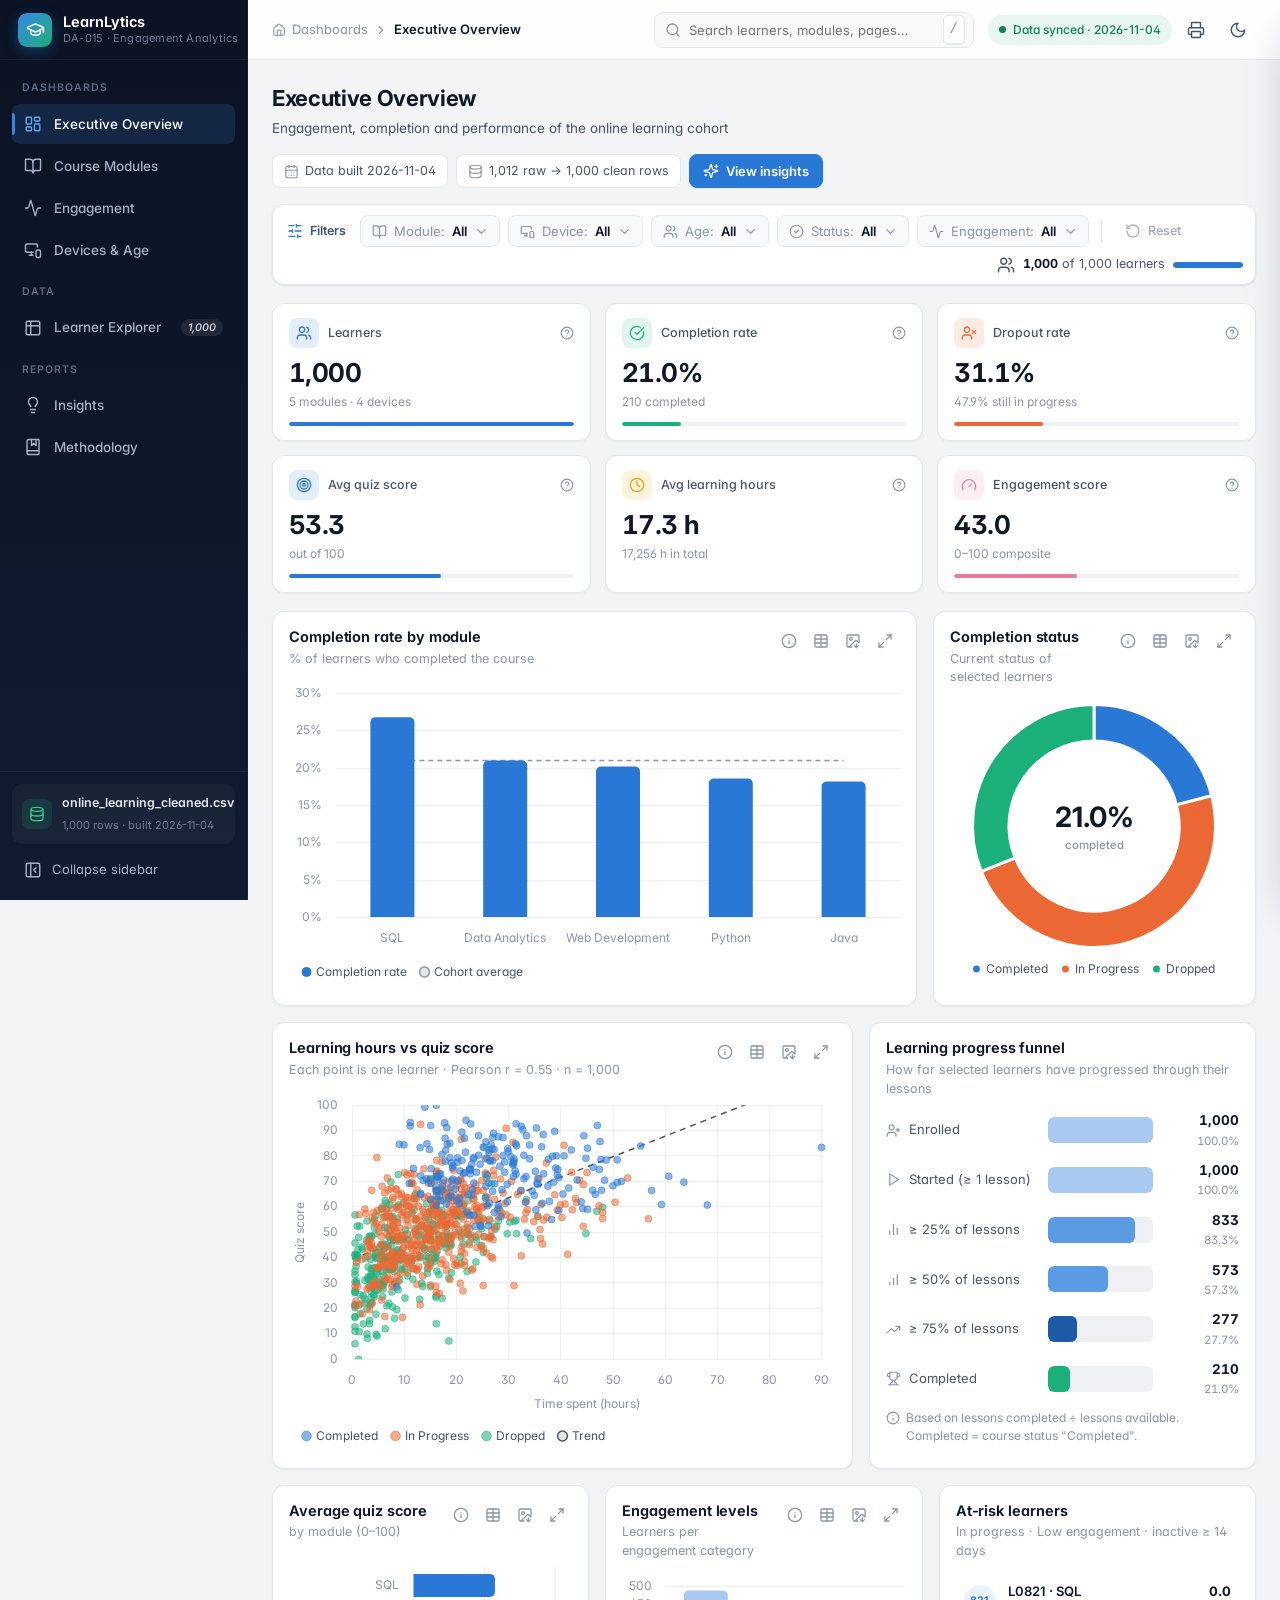
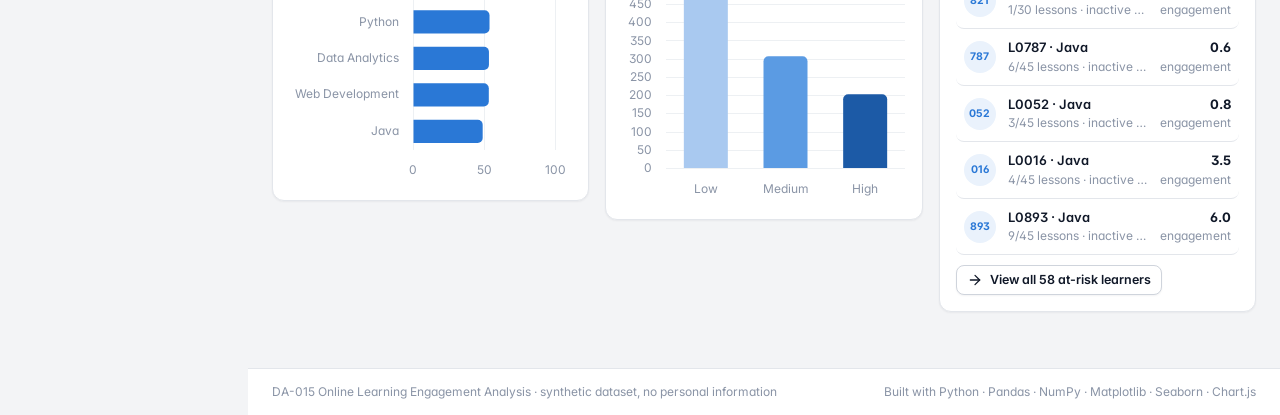
==== commit dd9089b0: "Enhance dashboard UI and functionality - Updated engagement.html to improve layout and add new secti" ====
--- a/dashboard/index.html
+++ b/dashboard/index.html
@@ -3,67 +3,82 @@
 <head>
   <meta charset="utf-8">
   <meta name="viewport" content="width=device-width, initial-scale=1">
-  <title>Overview · DA-015 Learning Analytics</title>
+  <title>Executive Overview · DA-015 Learning Analytics</title>
   <meta name="description" content="DA-015 Online Learning Engagement Analysis dashboard">
+  <link rel="preconnect" href="https://fonts.googleapis.com">
+  <link rel="stylesheet" href="https://fonts.googleapis.com/css2?family=Inter:wght@400;500;600;700&display=swap">
   <link rel="stylesheet" href="assets/css/style.css">
 </head>
 <body data-page="overview">
   <div class="loader"><div class="loader-ring"></div></div>
 
   <main class="content" id="content">
-    <section class="hero">
-      <span class="blob b1"></span><span class="blob b2"></span><span class="blob b3"></span>
-      <h2>Online Learning Engagement Analysis</h2>
-      <p id="heroText">How do learners engage with online courses, and what separates those who finish from those who drop out?</p>
-      <div class="hero-tags" id="heroTags"></div>
-    </section>
-
-    <div class="kpi-grid" id="kpis"></div>
-
-    <div class="grid g-2-1">
-      <div class="card">
-        <div class="card-head"><div><h3 class="card-title">Completion rate by module</h3>
-          <p class="card-sub">Share of learners in each module who completed the course</p></div></div>
-        <div class="chart-box"><canvas id="moduleCompletion"></canvas></div>
+    <div class="page-head">
+      <div>
+        <h1>Executive Overview</h1>
+        <p>Engagement, completion and performance of the online learning cohort</p>
       </div>
-      <div class="card">
-        <div class="card-head"><div><h3 class="card-title">Completion status</h3>
-          <p class="card-sub">All learners</p></div></div>
-        <div class="chart-box"><canvas id="statusDonut"></canvas></div>
+      <div class="page-meta">
+        <span class="meta-chip"><i data-lucide="calendar-days"></i><span id="metaDate"></span></span>
+        <span class="meta-chip"><i data-lucide="database"></i><span id="metaRows"></span></span>
+        <a class="btn primary" href="insights.html"><i data-lucide="sparkles"></i>View insights</a>
       </div>
     </div>
 
-    <div class="grid g-2-1">
-      <div class="card">
-        <div class="card-head"><div><h3 class="card-title">Learning hours vs quiz score</h3>
-          <p class="card-sub" id="scatterSub">Each dot is one learner · dashed line = linear trend</p></div></div>
-        <div class="chart-box tall"><canvas id="hoursScatter"></canvas></div>
+    <div id="filterbar"></div>
+    <div class="kpis" id="kpis"></div>
+
+    <div class="grid g-2-1 stretch">
+      <div class="card" data-info="Completion rate = learners with status 'Completed' ÷ learners in the module.">
+        <div class="card-head"><div class="ttl"><h3 class="card-title">Completion rate by module</h3>
+          <p class="card-sub">% of learners who completed the course</p></div></div>
+        <div class="card-body"><div class="chart-box"><canvas id="moduleCompletion"></canvas></div></div>
       </div>
-      <div class="card">
-        <div class="card-head"><div><h3 class="card-title">Key highlights</h3>
-          <p class="card-sub">Calculated from the cleaned dataset</p></div></div>
-        <div class="highlights" id="highlights"></div>
+      <div class="card" data-info="Share of learners by current course status.">
+        <div class="card-head"><div class="ttl"><h3 class="card-title">Completion status</h3>
+          <p class="card-sub">Current status of selected learners</p></div></div>
+        <div class="card-body"><div class="chart-box"><canvas id="statusDonut"></canvas></div></div>
       </div>
     </div>
 
-    <div class="grid g2">
-      <div class="card">
-        <div class="card-head"><div><h3 class="card-title">Average quiz score by module</h3>
-          <p class="card-sub">Mean quiz score (0–100)</p></div></div>
-        <div class="chart-box"><canvas id="moduleQuiz"></canvas></div>
+    <div class="grid g-3-2 stretch">
+      <div class="card" data-info="Each point is one learner. Dashed line = least-squares trend; r = Pearson correlation for the current selection.">
+        <div class="card-head"><div class="ttl"><h3 class="card-title">Learning hours vs quiz score</h3>
+          <p class="card-sub" id="scatterSub">Each point is one learner</p></div></div>
+        <div class="card-body"><div class="chart-box tall"><canvas id="hoursScatter"></canvas></div></div>
       </div>
       <div class="card">
-        <div class="card-head"><div><h3 class="card-title">Engagement categories</h3>
-          <p class="card-sub">Learners per engagement level and their completion rate</p></div></div>
-        <div class="chart-box"><canvas id="engagementBars"></canvas></div>
+        <div class="card-head"><div class="ttl"><h3 class="card-title">Learning progress funnel</h3>
+          <p class="card-sub">How far selected learners have progressed through their lessons</p></div></div>
+        <div class="card-body"><div class="funnel" id="funnel"></div>
+          <div class="card-note"><i data-lucide="info"></i><span>Based on lessons completed ÷ lessons available. Completed = course status "Completed".</span></div>
+        </div>
+      </div>
+    </div>
+
+    <div class="grid g3">
+      <div class="card" data-info="Average quiz score (0–100) of learners in each module.">
+        <div class="card-head"><div class="ttl"><h3 class="card-title">Average quiz score</h3><p class="card-sub">by module (0–100)</p></div></div>
+        <div class="card-body"><div class="chart-box short"><canvas id="moduleQuiz"></canvas></div></div>
+      </div>
+      <div class="card" data-info="Engagement category from the weighted engagement score (Low < 40, Medium 40–69.9, High ≥ 70).">
+        <div class="card-head"><div class="ttl"><h3 class="card-title">Engagement levels</h3><p class="card-sub">Learners per engagement category</p></div></div>
+        <div class="card-body"><div class="chart-box short"><canvas id="engagementBars"></canvas></div></div>
+      </div>
+      <div class="card">
+        <div class="card-head"><div class="ttl"><h3 class="card-title">At-risk learners</h3>
+          <p class="card-sub">In progress · Low engagement · inactive ≥ 14 days</p></div></div>
+        <div class="card-body"><div class="list" id="atRisk"></div></div>
       </div>
     </div>
   </main>
 
   <script src="assets/vendor/chart.umd.min.js"></script>
+  <script src="assets/vendor/lucide.min.js"></script>
   <script src="assets/data/data.js"></script>
   <script src="assets/js/app.js"></script>
   <script src="assets/js/charts.js"></script>
+  <script src="assets/js/filters.js"></script>
   <script src="assets/js/pages/overview.js"></script>
 </body>
 </html>
--- a/dashboard/assets/css/style.css
+++ b/dashboard/assets/css/style.css
@@ -149,7 +149,7 @@
 .crumbs svg.lucide { width: 14px; height: 14px; }
 .search { position: relative; margin-left: auto; width: min(320px, 34vw); }
 .search > svg.lucide { position: absolute; left: 11px; top: 50%; transform: translateY(-50%); width: 16px; height: 16px; color: var(--text-3); pointer-events: none; }
-.search input { width: 100%; height: 36px; padding: 0 44px 0 34px; border-radius: 9px; border: 1px solid var(--border); background: var(--surface-2);
+.search input, .search input[type="text"] { width: 100%; height: 36px; padding: 0 44px 0 34px; border-radius: 9px; border: 1px solid var(--border); background: var(--surface-2);
                 color: var(--text); font: inherit; font-size: 13px; outline: none; transition: border-color .15s, box-shadow .15s, background .15s; }
 .search input:focus { background: var(--surface); border-color: var(--accent); box-shadow: 0 0 0 3px var(--accent-ring); }
 .search kbd { position: absolute; right: 9px; top: 50%; transform: translateY(-50%); font: 600 11px/1 inherit; color: var(--text-3);
@@ -242,6 +242,7 @@
 .kpi-ico { width: 30px; height: 30px; border-radius: 8px; display: grid; place-items: center; flex: none;
            color: var(--kc, var(--accent)); background: color-mix(in srgb, var(--kc, var(--accent)) 13%, transparent); }
 .kpi-ico svg.lucide { width: 16px; height: 16px; }
+.kpi-label { min-width: 0; overflow: hidden; text-overflow: ellipsis; white-space: nowrap; }
 .kpi-help { margin-left: auto; color: var(--text-3); cursor: help; display: grid; }
 .kpi-help svg.lucide { width: 14px; height: 14px; }
 .kpi-value { font-size: 26px; font-weight: 700; letter-spacing: -.02em; margin: 10px 0 4px; font-variant-numeric: tabular-nums; line-height: 1.15; }
@@ -255,7 +256,8 @@
 .kpi-meter i { display: block; height: 100%; width: 0; border-radius: 4px; background: var(--kc, var(--accent)); transition: width 1s var(--ease); }
 
 /* ---------- cards ---------- */
-.grid { display: grid; gap: 16px; margin-bottom: 16px; }
+.grid { display: grid; gap: 16px; margin-bottom: 16px; align-items: start; }
+.grid.stretch { align-items: stretch; }
 .g2 { grid-template-columns: repeat(2, minmax(0, 1fr)); }
 .g3 { grid-template-columns: repeat(3, minmax(0, 1fr)); }
 .g-2-1 { grid-template-columns: minmax(0, 2fr) minmax(0, 1fr); }
@@ -364,7 +366,7 @@
 
 /* ---------- funnel ---------- */
 .funnel { display: flex; flex-direction: column; gap: 10px; }
-.f-row { display: grid; grid-template-columns: 160px 1fr 96px; gap: 12px; align-items: center; font-size: 13px; }
+.f-row { display: grid; grid-template-columns: 150px 1fr 74px; gap: 12px; align-items: center; font-size: 13px; }
 .f-row .f-name { color: var(--text-2); display: flex; align-items: center; gap: 8px; }
 .f-row .f-name svg.lucide { width: 15px; height: 15px; color: var(--text-3); }
 .f-bar { height: 26px; border-radius: 6px; background: var(--surface-3); overflow: hidden; }
@@ -392,7 +394,8 @@
               color: var(--accent); background: var(--accent-soft); }
 .li .txt { min-width: 0; flex: 1; }
 .li .txt b { display: block; font-size: 13px; font-weight: 600; }
-.li .txt span { font-size: 12px; color: var(--text-3); }
+.li .txt span { font-size: 12px; color: var(--text-3); display: block; overflow: hidden; text-overflow: ellipsis; white-space: nowrap; }
+.li .txt b { overflow: hidden; text-overflow: ellipsis; white-space: nowrap; }
 .li .end { text-align: right; font-size: 12px; color: var(--text-3); white-space: nowrap; }
 .li .end b { display: block; color: var(--text); font-size: 13px; }
 .li.clickable { cursor: pointer; border-radius: 8px; transition: background .12s; }
@@ -486,7 +489,7 @@
 .empty svg.lucide { width: 28px; height: 28px; }
 
 /* ---------- responsive ---------- */
-@media (max-width: 1280px) { .kpis { grid-template-columns: repeat(3, minmax(0, 1fr)); } }
+@media (max-width: 1560px) { .kpis { grid-template-columns: repeat(3, minmax(0, 1fr)); } }
 @media (max-width: 1100px) {
   .g3 { grid-template-columns: repeat(2, minmax(0, 1fr)); }
   .g-2-1, .g-1-2, .g-3-2 { grid-template-columns: 1fr; }
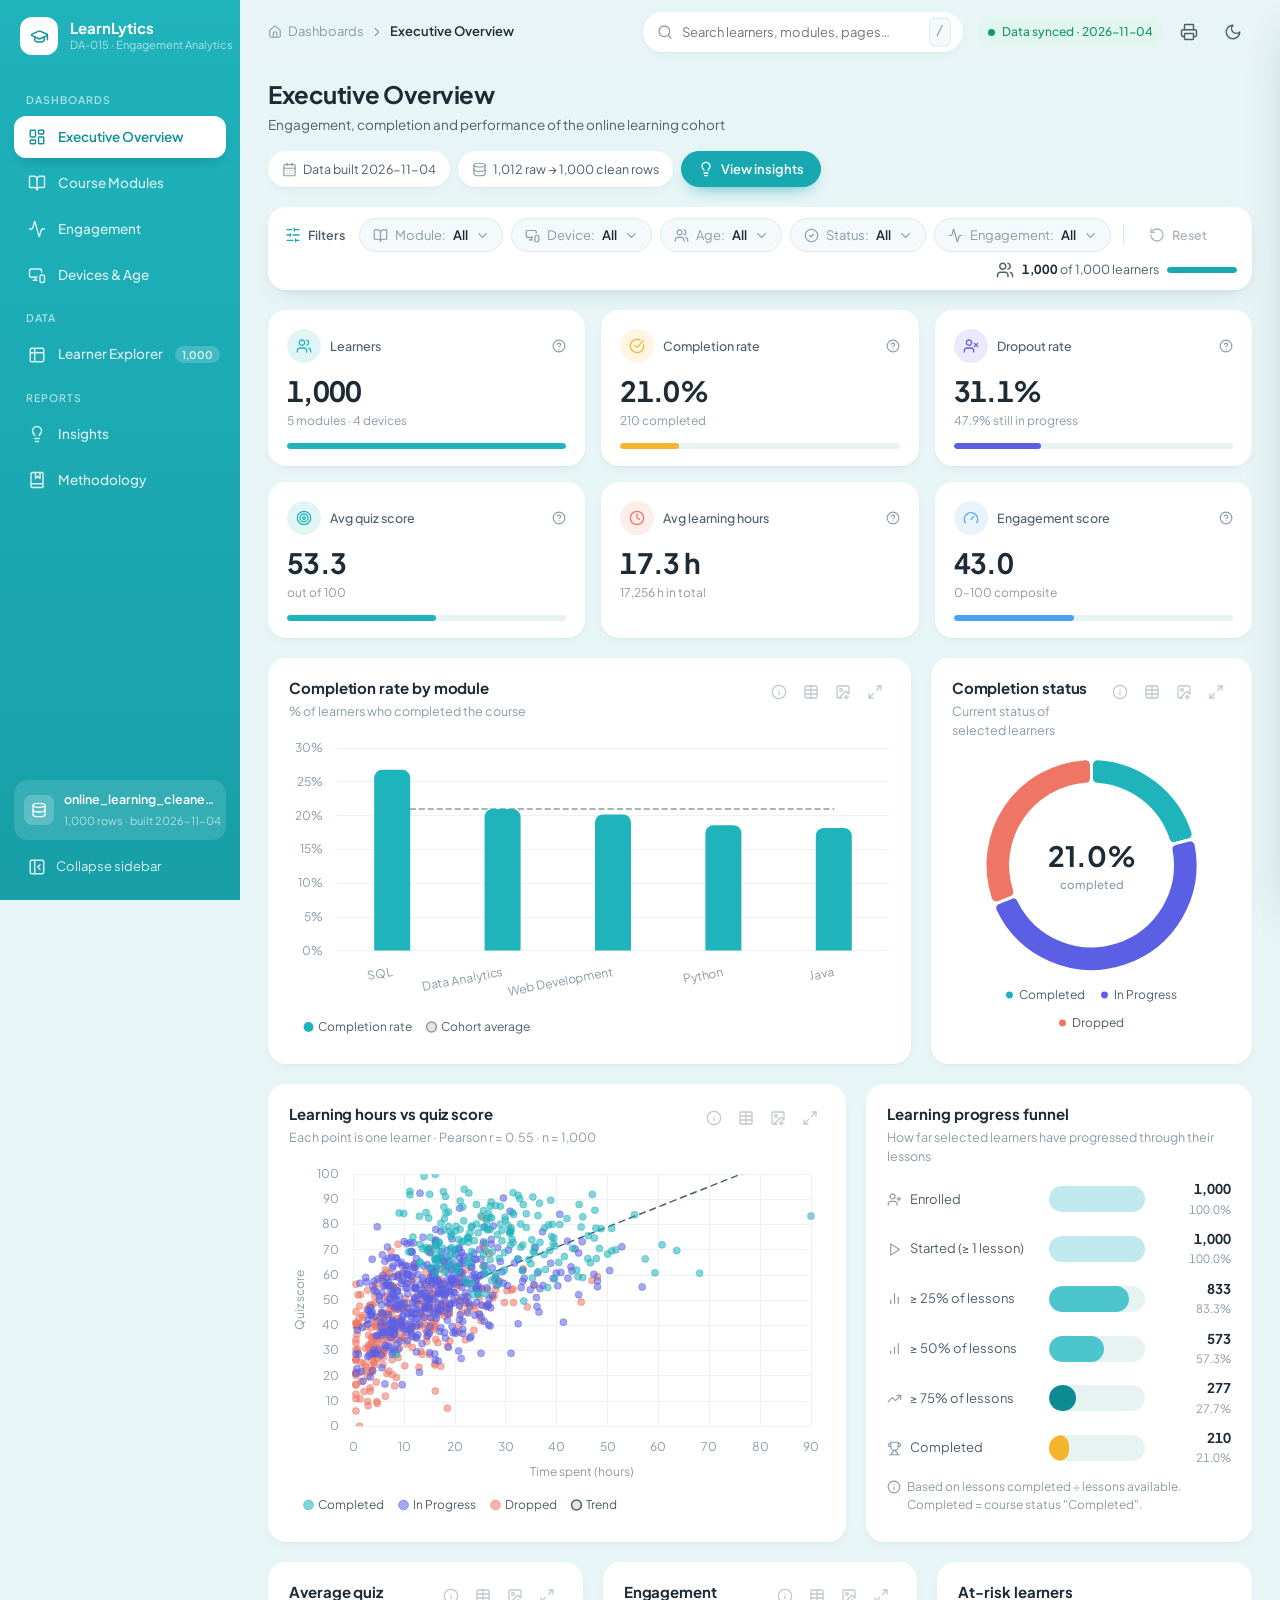
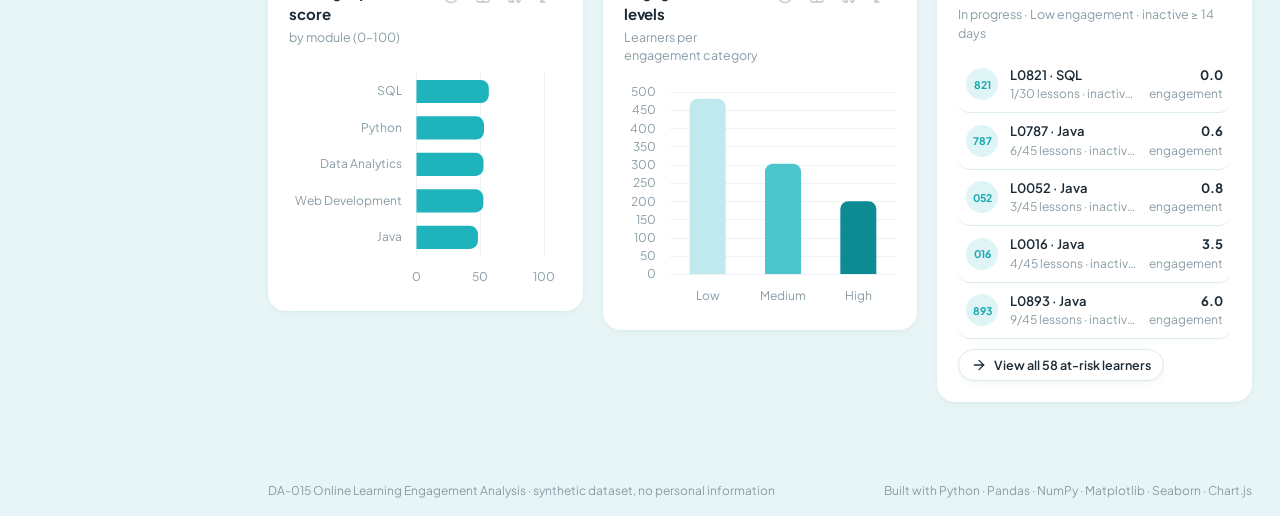
==== commit 05d1cbbe: "Refactor dashboard styles and functionality - Updated chart.js to fix status mapping and enhance vis" ====
--- a/dashboard/index.html
+++ b/dashboard/index.html
@@ -6,7 +6,7 @@
   <title>Executive Overview · DA-015 Learning Analytics</title>
   <meta name="description" content="DA-015 Online Learning Engagement Analysis dashboard">
   <link rel="preconnect" href="https://fonts.googleapis.com">
-  <link rel="stylesheet" href="https://fonts.googleapis.com/css2?family=Inter:wght@400;500;600;700&display=swap">
+  <link rel="stylesheet" href="https://fonts.googleapis.com/css2?family=Plus+Jakarta+Sans:wght@400;500;600;700&display=swap">
   <link rel="stylesheet" href="assets/css/style.css">
 </head>
 <body data-page="overview">
@@ -21,7 +21,7 @@
       <div class="page-meta">
         <span class="meta-chip"><i data-lucide="calendar-days"></i><span id="metaDate"></span></span>
         <span class="meta-chip"><i data-lucide="database"></i><span id="metaRows"></span></span>
-        <a class="btn primary" href="insights.html"><i data-lucide="sparkles"></i>View insights</a>
+        <a class="btn primary" href="insights.html"><i data-lucide="lightbulb"></i>View insights</a>
       </div>
     </div>
 
--- a/dashboard/assets/css/style.css
+++ b/dashboard/assets/css/style.css
@@ -3,76 +3,87 @@
    Design tokens live on :root; dark mode redefines the same tokens.
    ========================================================================== */
 
+/* Palette: teal / indigo / amber on a soft mint canvas. */
 :root {
   color-scheme: light;
-  --bg: #f3f4f6;
+  --bg: #e8f5f6;
   --surface: #ffffff;
-  --surface-2: #f8f9fb;
-  --surface-3: #eef0f4;
-  --border: #e3e6eb;
-  --border-strong: #cfd4dc;
-  --text: #101828;
-  --text-2: #475467;
-  --text-3: #8a94a6;
-  --accent: #2a78d6;
-  --accent-hover: #1f63b8;
-  --accent-soft: #eaf2fc;
-  --accent-ring: rgba(42, 120, 214, .22);
-  --nav-bg: #0b1324;
-  --nav-bg-2: #111b30;
-  --nav-text: #a6b1c4;
-  --nav-hover: rgba(255, 255, 255, .06);
-  --good: #12805c;  --good-soft: #e7f6ef;
-  --bad: #c4320a;   --bad-soft: #fdeee8;
-  --warn: #b54708;  --warn-soft: #fef3e6;
-  --shadow-xs: 0 1px 2px rgba(16, 24, 40, .05);
-  --shadow-sm: 0 1px 3px rgba(16, 24, 40, .08), 0 1px 2px rgba(16, 24, 40, .04);
-  --shadow-md: 0 6px 16px -4px rgba(16, 24, 40, .10), 0 2px 6px -2px rgba(16, 24, 40, .05);
-  --shadow-lg: 0 20px 40px -12px rgba(16, 24, 40, .25);
-
-  /* data colours - validated categorical order */
-  --c1: #2a78d6; --c2: #eb6834; --c3: #1baf7a; --c4: #eda100; --c5: #e87ba4;
-  --eng-low: #a9c9f0; --eng-med: #5b9be3; --eng-high: #1c5aa6;
-  --grid: #edf0f3;
-
-  --radius: 12px;
-  --radius-sm: 8px;
-  --nav-w: 248px;
-  --nav-w-collapsed: 72px;
-  --topbar-h: 60px;
-  --ease: cubic-bezier(.2, .8, .2, 1);
-  font-family: "Inter", "Segoe UI", system-ui, -apple-system, Roboto, "Helvetica Neue", Arial, sans-serif;
-  font-feature-settings: "cv11", "ss01";
+  --surface-2: #f4fafb;
+  --surface-3: #e7f2f3;
+  --border: #dcebed;
+  --border-strong: #c3dde0;
+  --card-border: transparent;
+  --text: #1d2b36;
+  --text-2: #4c5f6b;
+  --text-3: #8a9ca6;
+  --accent: #17a8b1;
+  --accent-hover: #11929b;
+  --accent-soft: #def4f5;
+  --accent-ring: rgba(23, 168, 177, .22);
+  --nav-bg: #1fb3bc;
+  --nav-bg-2: #189fa8;
+  --nav-text: rgba(255, 255, 255, .84);
+  --nav-muted: rgba(255, 255, 255, .62);
+  --nav-hover: rgba(255, 255, 255, .14);
+  --nav-active-bg: #ffffff;
+  --nav-active-text: #138f98;
+  --tip-bg: #17323a;
+  --good: #129673;  --good-soft: #e2f6ef;
+  --bad: #dc5048;   --bad-soft: #fdecea;
+  --warn: #b97f05;  --warn-soft: #fff4d8;
+  --shadow-xs: 0 1px 2px rgba(18, 80, 90, .04), 0 4px 14px -6px rgba(18, 80, 90, .08);
+  --shadow-sm: 0 2px 4px rgba(18, 80, 90, .04), 0 10px 24px -10px rgba(18, 80, 90, .16);
+  --shadow-md: 0 4px 8px rgba(18, 80, 90, .05), 0 18px 36px -14px rgba(18, 80, 90, .24);
+  --shadow-lg: 0 24px 48px -16px rgba(18, 60, 70, .30);
+
+  /* data colours */
+  --c1: #1fb3bc; --c2: #5b5fe3; --c3: #f4b42c; --c4: #ef7564; --c5: #4aa3f0;
+  --eng-low: #bfe9ec; --eng-med: #4cc5cc; --eng-high: #0e8a93;
+  --grid: #ebf3f4;
+
+  --radius: 18px;
+  --radius-sm: 10px;
+  --nav-w: 240px;
+  --nav-w-collapsed: 76px;
+  --topbar-h: 64px;
+  --ease: cubic-bezier(.22, .61, .36, 1);
+  font-family: "Plus Jakarta Sans", "Segoe UI", system-ui, -apple-system, Roboto, "Helvetica Neue", Arial, sans-serif;
 }
 
 :root[data-theme="dark"] {
   color-scheme: dark;
-  --bg: #0b0d10;
-  --surface: #14171c;
-  --surface-2: #191d23;
-  --surface-3: #20252c;
-  --border: #262b33;
-  --border-strong: #353b45;
-  --text: #eef0f3;
-  --text-2: #b4bbc6;
-  --text-3: #7e8794;
-  --accent: #3987e5;
-  --accent-hover: #5a9cec;
-  --accent-soft: #162a45;
-  --accent-ring: rgba(57, 135, 229, .3);
-  --nav-bg: #07090c;
-  --nav-bg-2: #0e1116;
-  --nav-text: #9aa4b2;
-  --good: #3ccb8f;  --good-soft: #10291f;
-  --bad: #f2794f;   --bad-soft: #2d1710;
-  --warn: #f0a547;  --warn-soft: #2b1f0e;
-  --shadow-xs: 0 1px 2px rgba(0, 0, 0, .4);
-  --shadow-sm: 0 1px 3px rgba(0, 0, 0, .45);
-  --shadow-md: 0 8px 20px -6px rgba(0, 0, 0, .55);
+  --bg: #0c191d;
+  --surface: #132429;
+  --surface-2: #172c32;
+  --surface-3: #1d353b;
+  --border: #22393f;
+  --border-strong: #2e4a51;
+  --card-border: #1d3339;
+  --text: #e6f2f3;
+  --text-2: #a7bec3;
+  --text-3: #728a90;
+  --accent: #2ccad3;
+  --accent-hover: #52d7de;
+  --accent-soft: #123a3f;
+  --accent-ring: rgba(44, 202, 211, .3);
+  --nav-bg: #0f2a30;
+  --nav-bg-2: #0b2227;
+  --nav-text: #a6c7cb;
+  --nav-muted: #5f8389;
+  --nav-hover: rgba(255, 255, 255, .06);
+  --nav-active-bg: rgba(44, 202, 211, .16);
+  --nav-active-text: #ffffff;
+  --tip-bg: #0a1619;
+  --good: #3ccb9b;  --good-soft: #0f2b24;
+  --bad: #f2867a;   --bad-soft: #2f1916;
+  --warn: #f3c04f;  --warn-soft: #2c2410;
+  --shadow-xs: 0 1px 2px rgba(0, 0, 0, .35);
+  --shadow-sm: 0 6px 18px -8px rgba(0, 0, 0, .55);
+  --shadow-md: 0 14px 30px -12px rgba(0, 0, 0, .65);
   --shadow-lg: 0 24px 48px -12px rgba(0, 0, 0, .7);
-  --c1: #3987e5; --c2: #d95926; --c3: #199e70; --c4: #c98500; --c5: #d55181;
-  --eng-low: #2f4f78; --eng-med: #3f7fcf; --eng-high: #8cbcf5;
-  --grid: #22272e;
+  --c1: #2ccad3; --c2: #7f83f2; --c3: #f5c04a; --c4: #f2867a; --c5: #5fb0f2;
+  --eng-low: #1f4b51; --eng-med: #2aa8b0; --eng-high: #8be4e9;
+  --grid: #1d3237;
 }
 
 * { box-sizing: border-box; }
@@ -89,44 +100,43 @@
 .muted { color: var(--text-3); }
 
 /* ---------- boot / transitions ---------- */
-.app { opacity: 0; transition: opacity .35s var(--ease); }
-body.ready .app { opacity: 1; }
-body.leaving .app { opacity: 0; transition-duration: .18s; }
+.app { opacity: 0; transform: translateY(6px); transition: opacity .45s var(--ease), transform .45s var(--ease); }
+body.ready .app { opacity: 1; transform: none; }
+body.leaving .app { opacity: 0; transform: none; transition-duration: .2s; }
 .loader { position: fixed; inset: 0; display: grid; place-items: center; background: var(--bg); z-index: 200; transition: opacity .3s, visibility .3s; }
 body.ready .loader { opacity: 0; visibility: hidden; }
-.loader-ring { width: 40px; height: 40px; border-radius: 50%; border: 3px solid var(--border); border-top-color: var(--accent); animation: spin .8s linear infinite; }
+.loader-ring { width: 34px; height: 34px; border-radius: 50%; border: 3px solid var(--accent-soft); border-top-color: var(--accent); animation: spin .9s linear infinite; }
 @keyframes spin { to { transform: rotate(360deg); } }
 
 /* ---------- sidebar ---------- */
 .sidebar {
   position: fixed; inset: 0 auto 0 0; width: var(--nav-w); z-index: 60; display: flex; flex-direction: column;
   background: linear-gradient(180deg, var(--nav-bg) 0%, var(--nav-bg-2) 100%); color: var(--nav-text);
-  border-right: 1px solid rgba(255, 255, 255, .04); transition: width .28s var(--ease), transform .28s var(--ease);
-}
-.brand { height: var(--topbar-h); display: flex; align-items: center; gap: 11px; padding: 0 18px; border-bottom: 1px solid rgba(255,255,255,.06); overflow: hidden; }
-.brand-logo { width: 34px; height: 34px; border-radius: 9px; flex: none; display: grid; place-items: center; color: #fff;
-              background: linear-gradient(135deg, #3987e5 0%, #1baf7a 100%); box-shadow: 0 4px 14px rgba(57, 135, 229, .35); }
+  transition: width .3s var(--ease), transform .3s var(--ease);
+}
+.brand { height: calc(var(--topbar-h) + 8px); display: flex; align-items: center; gap: 12px; padding: 0 20px; overflow: hidden; }
+.brand-logo { width: 38px; height: 38px; border-radius: 12px; flex: none; display: grid; place-items: center; color: var(--nav-active-text);
+              background: var(--nav-active-bg); }
 .brand-logo svg.lucide { width: 19px; height: 19px; }
 .brand-text { white-space: nowrap; }
-.brand-title { color: #fff; font-weight: 650; font-size: 14.5px; line-height: 1.2; }
-.brand-sub { font-size: 11px; color: #6f7c91; letter-spacing: .02em; }
-.nav-scroll { flex: 1; overflow-y: auto; padding: 14px 12px; }
-.nav-label { font-size: 10.5px; font-weight: 600; text-transform: uppercase; letter-spacing: .09em; color: #5d6a80; margin: 6px 10px 8px; white-space: nowrap; }
-.nav { list-style: none; margin: 0 0 14px; padding: 0; display: flex; flex-direction: column; gap: 2px; }
-.nav a { position: relative; display: flex; align-items: center; gap: 12px; height: 40px; padding: 0 12px; border-radius: 8px;
-         color: var(--nav-text); font-weight: 500; font-size: 13.5px; white-space: nowrap; overflow: hidden; transition: background .15s, color .15s; }
+.brand-title { color: #fff; font-weight: 700; font-size: 15px; line-height: 1.2; }
+.brand-sub { font-size: 11px; color: var(--nav-muted); }
+.nav-scroll { flex: 1; overflow-y: auto; padding: 10px 14px; }
+.nav-label { font-size: 10.5px; font-weight: 600; text-transform: uppercase; letter-spacing: .09em; color: var(--nav-muted); margin: 10px 12px 8px; white-space: nowrap; }
+.nav { list-style: none; margin: 0 0 14px; padding: 0; display: flex; flex-direction: column; gap: 4px; }
+.nav a { position: relative; display: flex; align-items: center; gap: 12px; height: 42px; padding: 0 14px; border-radius: 12px;
+         color: var(--nav-text); font-weight: 500; font-size: 13.5px; white-space: nowrap; overflow: hidden; transition: background .25s var(--ease), color .25s var(--ease); }
 .nav a:hover { background: var(--nav-hover); color: #fff; }
-.nav a.active { background: rgba(57, 135, 229, .16); color: #fff; }
-.nav a.active svg.lucide { color: #5fa3f0; }
-.nav a.active::before { content: ""; position: absolute; left: 0; top: 9px; bottom: 9px; width: 3px; border-radius: 0 3px 3px 0; background: #3987e5; }
-.nav .tag { margin-left: auto; font-size: 10.5px; font-weight: 600; padding: 1px 7px; border-radius: 999px; background: rgba(255,255,255,.08); color: #c8d1de; }
-.sidebar-foot { padding: 12px; border-top: 1px solid rgba(255,255,255,.06); }
-.dataset-card { display: flex; gap: 10px; align-items: center; padding: 10px; border-radius: 10px; background: rgba(255,255,255,.04); overflow: hidden; }
-.dataset-card .ico { width: 30px; height: 30px; border-radius: 8px; display: grid; place-items: center; background: rgba(27,175,122,.16); color: #3ccb8f; flex: none; }
+.nav a.active { background: var(--nav-active-bg); color: var(--nav-active-text); font-weight: 600; box-shadow: 0 6px 16px -8px rgba(10, 60, 66, .45); }
+.nav .tag { font-style: normal; margin-left: auto; font-size: 10.5px; font-weight: 600; padding: 1px 7px; border-radius: 999px; background: rgba(255,255,255,.18); color: inherit; }
+.sidebar-foot { padding: 14px; }
+.dataset-card { display: flex; gap: 10px; align-items: center; padding: 10px; border-radius: 14px; background: rgba(255,255,255,.12); overflow: hidden; }
+.dataset-card .ico { width: 30px; height: 30px; border-radius: 8px; display: grid; place-items: center; background: rgba(255,255,255,.2); color: #fff; flex: none; }
 .dataset-card .ico svg.lucide { width: 16px; height: 16px; }
-.dataset-card b { display: block; color: #e3e8ef; font-size: 12.5px; font-weight: 600; white-space: nowrap; }
-.dataset-card span { font-size: 11px; color: #6f7c91; white-space: nowrap; }
-.collapse-btn { margin-top: 8px; width: 100%; display: flex; align-items: center; gap: 10px; height: 36px; padding: 0 12px; border: 0; border-radius: 8px;
+.dataset-card > div { min-width: 0; }
+.dataset-card b { display: block; color: #fff; font-size: 12.5px; font-weight: 600; white-space: nowrap; overflow: hidden; text-overflow: ellipsis; }
+.dataset-card span { font-size: 11px; color: var(--nav-muted); white-space: nowrap; }
+.collapse-btn { margin-top: 8px; width: 100%; display: flex; align-items: center; gap: 10px; height: 38px; padding: 0 14px; border: 0; border-radius: 12px;
                 background: transparent; color: var(--nav-text); cursor: pointer; font-size: 13px; white-space: nowrap; overflow: hidden; }
 .collapse-btn:hover { background: var(--nav-hover); color: #fff; }
 
@@ -141,72 +151,70 @@
 
 /* ---------- main / topbar ---------- */
 .main { margin-left: var(--nav-w); min-height: 100vh; display: flex; flex-direction: column; transition: margin-left .28s var(--ease); }
-.topbar { position: sticky; top: 0; z-index: 50; height: var(--topbar-h); display: flex; align-items: center; gap: 14px; padding: 0 24px;
-          background: color-mix(in srgb, var(--surface) 88%, transparent); backdrop-filter: saturate(180%) blur(12px);
-          -webkit-backdrop-filter: saturate(180%) blur(12px); border-bottom: 1px solid var(--border); }
+.topbar { position: sticky; top: 0; z-index: 50; height: var(--topbar-h); display: flex; align-items: center; gap: 14px; padding: 0 28px;
+          background: color-mix(in srgb, var(--bg) 82%, transparent); backdrop-filter: blur(14px); -webkit-backdrop-filter: blur(14px); }
 .crumbs { display: flex; align-items: center; gap: 6px; font-size: 13px; color: var(--text-3); white-space: nowrap; }
 .crumbs b { color: var(--text); font-weight: 600; }
 .crumbs svg.lucide { width: 14px; height: 14px; }
 .search { position: relative; margin-left: auto; width: min(320px, 34vw); }
-.search > svg.lucide { position: absolute; left: 11px; top: 50%; transform: translateY(-50%); width: 16px; height: 16px; color: var(--text-3); pointer-events: none; }
-.search input, .search input[type="text"] { width: 100%; height: 36px; padding: 0 44px 0 34px; border-radius: 9px; border: 1px solid var(--border); background: var(--surface-2);
+.search > svg.lucide { position: absolute; left: 14px; top: 50%; transform: translateY(-50%); width: 16px; height: 16px; color: var(--text-3); pointer-events: none; }
+.search input, .search input[type="text"] { width: 100%; height: 40px; padding: 0 44px 0 38px; border-radius: 999px; border: 1px solid transparent; background: var(--surface); box-shadow: var(--shadow-xs);
                 color: var(--text); font: inherit; font-size: 13px; outline: none; transition: border-color .15s, box-shadow .15s, background .15s; }
 .search input:focus { background: var(--surface); border-color: var(--accent); box-shadow: 0 0 0 3px var(--accent-ring); }
-.search kbd { position: absolute; right: 9px; top: 50%; transform: translateY(-50%); font: 600 11px/1 inherit; color: var(--text-3);
-              border: 1px solid var(--border); border-bottom-width: 2px; border-radius: 5px; padding: 3px 6px; background: var(--surface); }
+.search kbd { position: absolute; right: 12px; top: 50%; transform: translateY(-50%); font: 600 11px/1 inherit; color: var(--text-3);
+              border: 1px solid var(--border); border-radius: 6px; padding: 3px 6px; background: var(--surface-2); }
 .search-results { position: absolute; top: calc(100% + 6px); left: 0; right: 0; background: var(--surface); border: 1px solid var(--border);
-                  border-radius: 10px; box-shadow: var(--shadow-lg); padding: 6px; display: none; max-height: 340px; overflow: auto; z-index: 80; }
+                  border-radius: 16px; box-shadow: var(--shadow-lg); padding: 8px; display: none; max-height: 340px; overflow: auto; z-index: 80; }
 .search-results.open { display: block; }
-.search-results a { display: flex; align-items: center; gap: 10px; padding: 8px 10px; border-radius: 7px; color: var(--text); font-size: 13px; }
+.search-results a { display: flex; align-items: center; gap: 10px; padding: 9px 11px; border-radius: 10px; color: var(--text); font-size: 13px; }
 .search-results a svg.lucide { width: 15px; height: 15px; color: var(--text-3); }
 .search-results a:hover, .search-results a.hl { background: var(--accent-soft); }
 .search-results .grp { font-size: 10.5px; font-weight: 600; text-transform: uppercase; letter-spacing: .08em; color: var(--text-3); padding: 8px 10px 4px; }
 .search-results small { margin-left: auto; color: var(--text-3); }
 .top-actions { display: flex; align-items: center; gap: 6px; }
-.icon-btn { width: 36px; height: 36px; border-radius: 9px; border: 1px solid transparent; background: transparent; color: var(--text-2);
+.icon-btn { width: 38px; height: 38px; border-radius: 12px; border: 1px solid transparent; background: transparent; color: var(--text-2);
             display: grid; place-items: center; cursor: pointer; transition: background .15s, color .15s, border-color .15s; position: relative; }
-.icon-btn:hover { background: var(--surface-3); color: var(--text); }
+.icon-btn:hover { background: var(--surface); color: var(--accent); }
 .icon-btn svg.lucide { width: 18px; height: 18px; }
 .menu-btn { display: none; }
 .status-pill { display: inline-flex; align-items: center; gap: 7px; height: 30px; padding: 0 11px; border-radius: 999px; font-size: 12px; font-weight: 500;
                color: var(--good); background: var(--good-soft); white-space: nowrap; }
-.status-pill i { width: 7px; height: 7px; border-radius: 50%; background: currentColor; animation: ping 2.2s infinite; }
-@keyframes ping { 0% { box-shadow: 0 0 0 0 color-mix(in srgb, var(--good) 45%, transparent); } 70%, 100% { box-shadow: 0 0 0 7px transparent; } }
-
-.content { padding: 22px 24px 40px; width: 100%; max-width: 1480px; }
-.footer { margin-top: auto; display: flex; flex-wrap: wrap; gap: 6px 18px; justify-content: space-between; padding: 14px 24px; font-size: 12px;
-          color: var(--text-3); border-top: 1px solid var(--border); background: var(--surface); }
+.status-pill i { width: 7px; height: 7px; border-radius: 50%; background: currentColor; }
+
+.content { padding: 12px 28px 44px; width: 100%; max-width: 1480px; }
+.footer { margin-top: auto; display: flex; flex-wrap: wrap; gap: 6px 18px; justify-content: space-between; padding: 16px 28px; font-size: 12px;
+          color: var(--text-3); }
 
 /* ---------- page header ---------- */
-.page-head { display: flex; align-items: flex-end; justify-content: space-between; gap: 16px; flex-wrap: wrap; margin-bottom: 16px; }
-.page-head h1 { margin: 0; font-size: 22px; font-weight: 700; letter-spacing: -.015em; }
+.page-head { display: flex; align-items: flex-end; justify-content: space-between; gap: 16px; flex-wrap: wrap; margin-bottom: 20px; }
+.page-head h1 { margin: 0; font-size: 24px; font-weight: 700; letter-spacing: -.02em; }
 .page-head p { margin: 3px 0 0; color: var(--text-2); font-size: 13.5px; }
 .page-meta { display: flex; align-items: center; gap: 8px; flex-wrap: wrap; }
-.meta-chip { display: inline-flex; align-items: center; gap: 6px; height: 34px; padding: 0 11px; border-radius: 8px; font-size: 12.5px;
-             color: var(--text-2); background: var(--surface); border: 1px solid var(--border); white-space: nowrap; }
+.meta-chip { display: inline-flex; align-items: center; gap: 6px; height: 36px; padding: 0 14px; border-radius: 999px; font-size: 12.5px;
+             color: var(--text-2); background: var(--surface); box-shadow: var(--shadow-xs); white-space: nowrap; }
 .meta-chip svg.lucide { width: 15px; height: 15px; color: var(--text-3); }
 
 /* ---------- buttons ---------- */
-.btn { display: inline-flex; align-items: center; justify-content: center; gap: 7px; height: 34px; padding: 0 13px; border-radius: 8px; cursor: pointer;
-       font-size: 13px; font-weight: 600; color: var(--text); background: var(--surface); border: 1px solid var(--border-strong);
-       box-shadow: var(--shadow-xs); transition: background .15s, border-color .15s, box-shadow .15s, transform .1s; white-space: nowrap; }
+.btn { display: inline-flex; align-items: center; justify-content: center; gap: 7px; height: 36px; padding: 0 16px; border-radius: 999px; cursor: pointer;
+       font-size: 13px; font-weight: 600; color: var(--text); background: var(--surface); border: 1px solid var(--border);
+       box-shadow: var(--shadow-xs); transition: background .2s var(--ease), border-color .2s, box-shadow .2s, color .2s; white-space: nowrap; }
 .btn:hover { background: var(--surface-2); }
-.btn:active { transform: translateY(1px); }
+.btn:active { transform: scale(.98); }
 .btn svg.lucide { width: 16px; height: 16px; }
-.btn.primary { color: #fff; background: var(--accent); border-color: var(--accent); }
+.btn.primary { color: #fff; background: var(--accent); border-color: var(--accent); box-shadow: 0 8px 18px -10px var(--accent); }
 .btn.primary:hover { background: var(--accent-hover); border-color: var(--accent-hover); }
 .btn.ghost { border-color: transparent; box-shadow: none; background: transparent; color: var(--text-2); }
 .btn.ghost:hover { background: var(--surface-3); color: var(--text); }
-.btn.sm { height: 30px; padding: 0 10px; font-size: 12.5px; }
+.btn.sm { height: 32px; padding: 0 12px; font-size: 12.5px; }
 .btn:disabled { opacity: .45; cursor: not-allowed; }
 
 /* ---------- filter bar (slicers) ---------- */
 .filterbar { position: sticky; top: calc(var(--topbar-h) + 8px); z-index: 40; display: flex; align-items: center; flex-wrap: wrap; gap: 8px;
-             padding: 10px 12px; margin-bottom: 18px; background: var(--surface); border: 1px solid var(--border); border-radius: var(--radius); box-shadow: var(--shadow-sm); }
+             padding: 10px 14px; margin-bottom: 20px; background: var(--surface); border: 1px solid var(--card-border); border-radius: var(--radius); box-shadow: var(--shadow-sm); }
 .filterbar .fb-title { display: inline-flex; align-items: center; gap: 7px; font-size: 12.5px; font-weight: 600; color: var(--text-2); padding: 0 6px 0 2px; }
 .filterbar .fb-title svg.lucide { width: 16px; height: 16px; color: var(--accent); }
 .slicer { position: relative; }
-.slicer-btn { display: inline-flex; align-items: center; gap: 7px; height: 32px; padding: 0 10px 0 11px; border-radius: 8px; cursor: pointer;
+.slicer-btn { display: inline-flex; align-items: center; gap: 7px; height: 34px; padding: 0 12px 0 13px; border-radius: 999px; cursor: pointer;
               background: var(--surface-2); border: 1px solid var(--border); color: var(--text); font-size: 13px; transition: border-color .15s, background .15s; }
 .slicer-btn:hover { border-color: var(--border-strong); }
 .slicer-btn .lbl { color: var(--text-3); }
@@ -216,11 +224,11 @@
 .slicer.open .slicer-btn svg.lucide { transform: rotate(180deg); }
 .slicer.active .slicer-btn { background: var(--accent-soft); border-color: color-mix(in srgb, var(--accent) 45%, var(--border)); }
 .slicer.active .slicer-btn .val { color: var(--accent); }
-.slicer-menu { position: absolute; top: calc(100% + 6px); left: 0; min-width: 230px; padding: 6px; background: var(--surface); border: 1px solid var(--border);
-               border-radius: 10px; box-shadow: var(--shadow-lg); z-index: 90; opacity: 0; transform: translateY(-4px) scale(.98); pointer-events: none;
-               transition: opacity .15s, transform .15s; }
+.slicer-menu { position: absolute; top: calc(100% + 6px); left: 0; min-width: 230px; padding: 8px; background: var(--surface); border: 1px solid var(--border);
+               border-radius: 16px; box-shadow: var(--shadow-lg); z-index: 90; opacity: 0; transform: translateY(-4px) scale(.98); pointer-events: none;
+               transition: opacity .2s var(--ease), transform .2s var(--ease); }
 .slicer.open .slicer-menu { opacity: 1; transform: none; pointer-events: auto; }
-.slicer-menu label { display: flex; align-items: center; gap: 10px; padding: 7px 9px; border-radius: 7px; cursor: pointer; font-size: 13px; }
+.slicer-menu label { display: flex; align-items: center; gap: 10px; padding: 8px 10px; border-radius: 10px; cursor: pointer; font-size: 13px; }
 .slicer-menu label:hover { background: var(--surface-2); }
 .slicer-menu label small { margin-left: auto; color: var(--text-3); font-variant-numeric: tabular-nums; }
 .slicer-menu input[type="checkbox"] { width: 16px; height: 16px; accent-color: var(--accent); margin: 0; }
@@ -232,56 +240,58 @@
 .fb-meter i { display: block; height: 100%; background: var(--accent); border-radius: 6px; transition: width .4s var(--ease); }
 
 /* ---------- KPI cards ---------- */
-.kpis { display: grid; grid-template-columns: repeat(6, minmax(0, 1fr)); gap: 14px; margin-bottom: 18px; }
+.kpis { display: grid; grid-template-columns: repeat(6, minmax(0, 1fr)); gap: 16px; margin-bottom: 20px; }
 .kpis.k4 { grid-template-columns: repeat(4, minmax(0, 1fr)); }
 .kpis.k3 { grid-template-columns: repeat(3, minmax(0, 1fr)); }
-.kpi { position: relative; background: var(--surface); border: 1px solid var(--border); border-radius: var(--radius); padding: 14px 16px;
-       box-shadow: var(--shadow-xs); transition: box-shadow .2s, transform .2s; min-width: 0; }
-.kpi:hover { box-shadow: var(--shadow-md); transform: translateY(-2px); }
+.kpi { position: relative; background: var(--surface); border: 1px solid var(--card-border); border-radius: var(--radius); padding: 18px 18px 16px;
+       box-shadow: var(--shadow-xs); transition: box-shadow .35s var(--ease); min-width: 0; }
+.kpi:hover { box-shadow: var(--shadow-md); }
 .kpi-head { display: flex; align-items: center; gap: 9px; color: var(--text-2); font-size: 12.5px; font-weight: 500; }
-.kpi-ico { width: 30px; height: 30px; border-radius: 8px; display: grid; place-items: center; flex: none;
+.kpi-ico { width: 34px; height: 34px; border-radius: 50%; display: grid; place-items: center; flex: none;
            color: var(--kc, var(--accent)); background: color-mix(in srgb, var(--kc, var(--accent)) 13%, transparent); }
 .kpi-ico svg.lucide { width: 16px; height: 16px; }
 .kpi-label { min-width: 0; overflow: hidden; text-overflow: ellipsis; white-space: nowrap; }
 .kpi-help { margin-left: auto; color: var(--text-3); cursor: help; display: grid; }
 .kpi-help svg.lucide { width: 14px; height: 14px; }
-.kpi-value { font-size: 26px; font-weight: 700; letter-spacing: -.02em; margin: 10px 0 4px; font-variant-numeric: tabular-nums; line-height: 1.15; }
+.kpi-value { font-size: 28px; font-weight: 700; letter-spacing: -.025em; margin: 12px 0 4px; font-variant-numeric: tabular-nums; line-height: 1.15; }
 .kpi-foot { display: flex; align-items: center; gap: 6px; font-size: 12px; color: var(--text-3); min-height: 20px; flex-wrap: wrap; }
-.delta { display: inline-flex; align-items: center; gap: 2px; font-weight: 600; font-size: 11.5px; padding: 1px 6px 1px 4px; border-radius: 6px; }
+.delta { display: inline-flex; align-items: center; gap: 2px; font-weight: 600; font-size: 11.5px; padding: 2px 8px 2px 5px; border-radius: 999px; }
 .delta svg.lucide { width: 13px; height: 13px; }
 .delta.up { color: var(--good); background: var(--good-soft); }
 .delta.down { color: var(--bad); background: var(--bad-soft); }
 .delta.flat { color: var(--text-2); background: var(--surface-3); }
-.kpi-meter { margin-top: 10px; height: 4px; border-radius: 4px; background: var(--surface-3); overflow: hidden; }
-.kpi-meter i { display: block; height: 100%; width: 0; border-radius: 4px; background: var(--kc, var(--accent)); transition: width 1s var(--ease); }
+.kpi-meter { margin-top: 12px; height: 6px; border-radius: 6px; background: var(--surface-3); overflow: hidden; }
+.kpi-meter i { display: block; height: 100%; width: 0; border-radius: 6px; background: var(--kc, var(--accent)); transition: width 1.2s var(--ease); }
 
 /* ---------- cards ---------- */
-.grid { display: grid; gap: 16px; margin-bottom: 16px; align-items: start; }
+.grid { display: grid; gap: 20px; margin-bottom: 20px; align-items: start; }
 .grid.stretch { align-items: stretch; }
 .g2 { grid-template-columns: repeat(2, minmax(0, 1fr)); }
 .g3 { grid-template-columns: repeat(3, minmax(0, 1fr)); }
 .g-2-1 { grid-template-columns: minmax(0, 2fr) minmax(0, 1fr); }
 .g-1-2 { grid-template-columns: minmax(0, 1fr) minmax(0, 2fr); }
 .g-3-2 { grid-template-columns: minmax(0, 3fr) minmax(0, 2fr); }
-.card { position: relative; background: var(--surface); border: 1px solid var(--border); border-radius: var(--radius); box-shadow: var(--shadow-xs);
-        display: flex; flex-direction: column; min-width: 0; transition: box-shadow .2s; }
+.card { position: relative; background: var(--surface); border: 1px solid var(--card-border); border-radius: var(--radius); box-shadow: var(--shadow-xs);
+        display: flex; flex-direction: column; min-width: 0; transition: box-shadow .35s var(--ease); }
 .card:hover { box-shadow: var(--shadow-sm); }
-.card-head { display: flex; align-items: flex-start; gap: 12px; padding: 14px 16px 0; }
+.card-head { display: flex; align-items: flex-start; gap: 12px; padding: 18px 20px 0; }
 .card-head .ttl { min-width: 0; }
-.card-title { margin: 0; font-size: 14.5px; font-weight: 650; letter-spacing: -.005em; display: flex; align-items: center; gap: 8px; }
+.card-title { margin: 0; font-size: 15px; font-weight: 700; letter-spacing: -.005em; display: flex; align-items: center; gap: 8px; }
 .card-sub { margin: 2px 0 0; font-size: 12.5px; color: var(--text-3); }
-.card-actions { margin-left: auto; display: flex; gap: 2px; flex: none; }
-.card-actions .icon-btn { width: 30px; height: 30px; border-radius: 7px; color: var(--text-3); }
+.card-actions { margin-left: auto; display: flex; gap: 2px; flex: none; opacity: .55; transition: opacity .25s var(--ease); }
+.card:hover .card-actions, .card-actions:focus-within { opacity: 1; }
+.card-actions .icon-btn { width: 30px; height: 30px; border-radius: 10px; color: var(--text-3); }
 .card-actions .icon-btn svg.lucide { width: 16px; height: 16px; }
+.card-actions .icon-btn:hover { background: var(--surface-3); }
 .card-actions .icon-btn.on { color: var(--accent); background: var(--accent-soft); }
-.card-body { padding: 12px 16px 16px; flex: 1; display: flex; flex-direction: column; min-height: 0; }
+.card-body { padding: 14px 20px 20px; flex: 1; display: flex; flex-direction: column; min-height: 0; }
 .chart-box { position: relative; height: 290px; flex: 1 1 auto; }
 .chart-box.tall { height: 360px; }
 .chart-box.short { height: 230px; }
-.chart-box canvas { opacity: 0; transition: opacity .4s; }
+.chart-box canvas { opacity: 0; transition: opacity .6s var(--ease); }
 .chart-box.drawn canvas { opacity: 1; }
-.chart-box:not(.drawn)::before { content: ""; position: absolute; inset: 8px 0 0; border-radius: 8px;
-  background: linear-gradient(90deg, var(--surface-2) 0%, var(--surface-3) 50%, var(--surface-2) 100%); background-size: 200% 100%; animation: shimmer 1.3s infinite; }
+.chart-box:not(.drawn)::before { content: ""; position: absolute; inset: 8px 0 0; border-radius: 14px;
+  background: linear-gradient(90deg, var(--surface-2) 0%, var(--surface-3) 50%, var(--surface-2) 100%); background-size: 200% 100%; animation: shimmer 1.6s ease-in-out infinite; }
 @keyframes shimmer { to { background-position: -200% 0; } }
 .data-view { display: none; max-height: 300px; overflow: auto; }
 .card.show-table .data-view { display: block; }
@@ -289,16 +299,16 @@
 .card-note { font-size: 12px; color: var(--text-3); margin-top: 10px; display: flex; gap: 6px; align-items: flex-start; }
 .card-note svg.lucide { width: 14px; height: 14px; margin-top: 2px; }
 .section-head { display: flex; align-items: center; gap: 10px; margin: 26px 0 12px; }
-.section-head h2 { margin: 0; font-size: 15.5px; font-weight: 650; white-space: nowrap; }
+.section-head h2 { margin: 0; font-size: 16px; font-weight: 700; white-space: nowrap; }
 .section-head p { margin: 0; font-size: 12.5px; color: var(--text-3); }
 .section-head .line { flex: 1; height: 1px; background: var(--border); }
 
 /* ---------- reveal ---------- */
-.reveal { opacity: 0; transform: translateY(12px); transition: opacity .55s var(--ease), transform .55s var(--ease); transition-delay: var(--d, 0s); }
+.reveal { opacity: 0; transform: translateY(10px); transition: opacity .7s var(--ease), transform .7s var(--ease), box-shadow .35s var(--ease); transition-delay: var(--d, 0s), var(--d, 0s), 0s; }
 .reveal.visible { opacity: 1; transform: none; }
 
 /* ---------- tables ---------- */
-.table-wrap { overflow: auto; border: 1px solid var(--border); border-radius: 10px; }
+.table-wrap { overflow: auto; border: 1px solid var(--border); border-radius: 14px; }
 table.data { width: 100%; border-collapse: separate; border-spacing: 0; font-size: 13px; font-variant-numeric: tabular-nums; }
 table.data th { position: sticky; top: 0; z-index: 1; background: var(--surface-2); text-align: left; font-size: 11.5px; font-weight: 600; color: var(--text-3);
                 text-transform: uppercase; letter-spacing: .05em; padding: 10px 12px; white-space: nowrap; border-bottom: 1px solid var(--border); }
@@ -326,7 +336,7 @@
 .badge { display: inline-flex; align-items: center; gap: 6px; font-size: 12px; font-weight: 600; padding: 2px 9px 2px 8px; border-radius: 999px; white-space: nowrap; }
 .badge::before { content: ""; width: 6px; height: 6px; border-radius: 50%; background: currentColor; }
 .b-completed { color: var(--c1); background: color-mix(in srgb, var(--c1) 12%, transparent); }
-.b-progress { color: var(--warn); background: var(--warn-soft); }
+.b-progress { color: var(--c2); background: color-mix(in srgb, var(--c2) 12%, transparent); }
 .b-dropped { color: var(--bad); background: var(--bad-soft); }
 .b-high { color: var(--eng-high); background: color-mix(in srgb, var(--eng-high) 14%, transparent); }
 .b-medium { color: var(--eng-med); background: color-mix(in srgb, var(--eng-med) 14%, transparent); }
@@ -336,8 +346,8 @@
 
 /* ---------- form controls ---------- */
 select, input[type="search"], input[type="text"] {
-  font: inherit; font-size: 13px; color: var(--text); background: var(--surface); border: 1px solid var(--border-strong); border-radius: 8px;
-  height: 34px; padding: 0 12px; outline: none; transition: border-color .15s, box-shadow .15s;
+  font: inherit; font-size: 13px; color: var(--text); background: var(--surface); border: 1px solid var(--border); border-radius: 999px;
+  height: 36px; padding: 0 14px; outline: none; transition: border-color .2s, box-shadow .2s;
 }
 select { appearance: none; padding-right: 32px; cursor: pointer;
   background-image: url("data:image/svg+xml,%3Csvg xmlns='http://www.w3.org/2000/svg' width='14' height='14' viewBox='0 0 24 24' fill='none' stroke='%238a94a6' stroke-width='2.2'%3E%3Cpath d='m6 9 6 6 6-6'/%3E%3C/svg%3E");
@@ -347,11 +357,11 @@
 .input-icon svg.lucide { position: absolute; left: 10px; top: 50%; transform: translateY(-50%); width: 15px; height: 15px; color: var(--text-3); pointer-events: none; }
 .input-icon input { padding-left: 32px; width: 220px; }
 
-.seg { display: inline-flex; background: var(--surface-3); border-radius: 9px; padding: 3px; gap: 2px; flex-wrap: wrap; }
+.seg { display: inline-flex; background: var(--surface-3); border-radius: 999px; padding: 3px; gap: 2px; flex-wrap: wrap; }
 .seg button { display: inline-flex; align-items: center; gap: 6px; border: 0; background: transparent; color: var(--text-2); font-size: 12.5px; font-weight: 600;
-              height: 28px; padding: 0 11px; border-radius: 7px; cursor: pointer; transition: background .15s, color .15s, box-shadow .15s; }
+              height: 30px; padding: 0 13px; border-radius: 999px; cursor: pointer; transition: background .25s var(--ease), color .25s, box-shadow .25s; }
 .seg button:hover { color: var(--text); }
-.seg button.active { background: var(--surface); color: var(--text); box-shadow: var(--shadow-sm); }
+.seg button.active { background: var(--surface); color: var(--accent); box-shadow: var(--shadow-sm); }
 .seg button svg.lucide { width: 14px; height: 14px; }
 .toolbar { display: flex; align-items: center; flex-wrap: wrap; gap: 8px; }
 .pager { display: flex; align-items: center; justify-content: space-between; gap: 10px; flex-wrap: wrap; padding-top: 12px; font-size: 12.5px; color: var(--text-2); }
@@ -359,7 +369,7 @@
 
 /* ---------- mini stats ---------- */
 .stat-strip { display: grid; grid-template-columns: repeat(auto-fit, minmax(140px, 1fr)); gap: 10px; }
-.mini { background: var(--surface-2); border: 1px solid var(--border); border-radius: 10px; padding: 10px 12px; }
+.mini { background: var(--surface-2); border: 1px solid var(--border); border-radius: 14px; padding: 12px 14px; }
 .mini .k { font-size: 11.5px; font-weight: 500; color: var(--text-3); }
 .mini .v { font-size: 19px; font-weight: 700; font-variant-numeric: tabular-nums; margin-top: 2px; letter-spacing: -.01em; }
 .mini .s { font-size: 11.5px; color: var(--text-3); margin-top: 2px; display: flex; gap: 4px; align-items: center; flex-wrap: wrap; }
@@ -369,8 +379,8 @@
 .f-row { display: grid; grid-template-columns: 150px 1fr 74px; gap: 12px; align-items: center; font-size: 13px; }
 .f-row .f-name { color: var(--text-2); display: flex; align-items: center; gap: 8px; }
 .f-row .f-name svg.lucide { width: 15px; height: 15px; color: var(--text-3); }
-.f-bar { height: 26px; border-radius: 6px; background: var(--surface-3); overflow: hidden; }
-.f-bar i { display: block; height: 100%; width: 0; border-radius: 6px; transition: width 1.1s var(--ease); }
+.f-bar { height: 26px; border-radius: 999px; background: var(--surface-3); overflow: hidden; }
+.f-bar i { display: block; height: 100%; width: 0; border-radius: 999px; transition: width 1.2s var(--ease); }
 .f-row .f-val { text-align: right; font-variant-numeric: tabular-nums; }
 .f-row .f-val b { display: block; font-size: 13.5px; }
 .f-row .f-val small { color: var(--text-3); font-size: 11.5px; }
@@ -379,10 +389,10 @@
 .heatmap { display: grid; gap: 3px; font-size: 12px; font-variant-numeric: tabular-nums; overflow-x: auto; padding-bottom: 4px; }
 .hm-label { display: flex; align-items: center; color: var(--text-2); padding-right: 10px; white-space: nowrap; font-size: 12px; }
 .hm-col { justify-content: center; text-align: center; white-space: normal; line-height: 1.2; padding: 6px 2px 0; font-size: 11.5px; }
-.hm-cell { display: grid; place-items: center; border-radius: 6px; min-height: 38px; min-width: 54px; font-weight: 600; cursor: default;
+.hm-cell { display: grid; place-items: center; border-radius: 10px; min-height: 38px; min-width: 54px; font-weight: 600; cursor: default;
            transform: scale(.6); opacity: 0; transition: transform .45s var(--ease), opacity .45s, box-shadow .15s; }
 .heatmap.visible .hm-cell { transform: scale(1); opacity: 1; }
-.hm-cell:hover { box-shadow: 0 0 0 2px var(--text); position: relative; z-index: 1; }
+.hm-cell:hover { box-shadow: 0 0 0 2px var(--accent); position: relative; z-index: 1; }
 .hm-scale { display: flex; align-items: center; gap: 8px; font-size: 11.5px; color: var(--text-3); margin-top: 12px; flex-wrap: wrap; }
 .hm-scale .bar { width: 180px; height: 8px; border-radius: 6px; }
 
@@ -398,18 +408,18 @@
 .li .txt b { overflow: hidden; text-overflow: ellipsis; white-space: nowrap; }
 .li .end { text-align: right; font-size: 12px; color: var(--text-3); white-space: nowrap; }
 .li .end b { display: block; color: var(--text); font-size: 13px; }
-.li.clickable { cursor: pointer; border-radius: 8px; transition: background .12s; }
+.li.clickable { cursor: pointer; border-radius: 12px; transition: background .12s; }
 .li.clickable:hover { background: var(--surface-2); }
-.highlight { display: flex; gap: 12px; padding: 11px 12px; border-radius: 10px; border: 1px solid var(--border); background: var(--surface-2); }
+.highlight { display: flex; gap: 12px; padding: 12px 14px; border-radius: 14px; border: 1px solid var(--border); background: var(--surface-2); }
 .highlight + .highlight { margin-top: 8px; }
-.highlight .hi { width: 32px; height: 32px; border-radius: 8px; display: grid; place-items: center; flex: none; color: var(--hc); background: color-mix(in srgb, var(--hc) 14%, transparent); }
+.highlight .hi { width: 32px; height: 32px; border-radius: 50%; display: grid; place-items: center; flex: none; color: var(--hc); background: color-mix(in srgb, var(--hc) 14%, transparent); }
 .highlight .hi svg.lucide { width: 16px; height: 16px; }
 .highlight b { display: block; font-size: 13px; }
 .highlight span { font-size: 12.5px; color: var(--text-2); }
 
 /* ---------- formula & weights ---------- */
 .formula { font-family: "JetBrains Mono", Consolas, monospace; font-size: 13px; background: var(--surface-2); border: 1px solid var(--border);
-           border-radius: 10px; padding: 12px 14px; line-height: 1.7; word-break: break-word; }
+           border-radius: 14px; padding: 12px 14px; line-height: 1.7; word-break: break-word; }
 .weights { display: flex; flex-direction: column; gap: 12px; margin-top: 14px; }
 .w-row { display: grid; grid-template-columns: 26px 120px 1fr 40px; gap: 10px; align-items: center; font-size: 13px; }
 .w-row .wi { width: 26px; height: 26px; border-radius: 7px; display: grid; place-items: center; color: var(--wc); background: color-mix(in srgb, var(--wc) 14%, transparent); }
@@ -419,10 +429,10 @@
 
 /* ---------- insights ---------- */
 .insight-grid { display: grid; grid-template-columns: repeat(auto-fill, minmax(320px, 1fr)); gap: 14px; }
-.insight { background: var(--surface); border: 1px solid var(--border); border-radius: var(--radius); padding: 16px; box-shadow: var(--shadow-xs);
-           transition: box-shadow .2s, transform .2s; display: flex; gap: 12px; }
-.insight:hover { box-shadow: var(--shadow-md); transform: translateY(-2px); }
-.insight .ii { width: 36px; height: 36px; border-radius: 9px; display: grid; place-items: center; flex: none; color: var(--ic); background: color-mix(in srgb, var(--ic) 13%, transparent); }
+.insight { background: var(--surface); border: 1px solid var(--card-border); border-radius: var(--radius); padding: 18px; box-shadow: var(--shadow-xs);
+           transition: box-shadow .35s var(--ease); display: flex; gap: 14px; }
+.insight:hover { box-shadow: var(--shadow-md); }
+.insight .ii { width: 38px; height: 38px; border-radius: 50%; display: grid; place-items: center; flex: none; color: var(--ic); background: color-mix(in srgb, var(--ic) 13%, transparent); }
 .insight .ii svg.lucide { width: 18px; height: 18px; }
 .insight .tag { font-size: 11px; font-weight: 600; letter-spacing: .06em; text-transform: uppercase; color: var(--text-3); }
 .insight p { margin: 3px 0 0; font-size: 13.5px; color: var(--text-2); line-height: 1.55; }
@@ -433,54 +443,54 @@
 .timeline::before { content: ""; position: absolute; left: 15px; top: 8px; bottom: 8px; width: 2px; background: var(--border); }
 .timeline li { position: relative; padding: 0 0 16px 46px; }
 .timeline li:last-child { padding-bottom: 0; }
-.timeline .step { position: absolute; left: 0; top: 0; width: 32px; height: 32px; border-radius: 9px; display: grid; place-items: center; background: var(--accent-soft); color: var(--accent); }
+.timeline .step { position: absolute; left: 0; top: 0; width: 32px; height: 32px; border-radius: 50%; display: grid; place-items: center; background: var(--accent-soft); color: var(--accent); }
 .timeline .step svg.lucide { width: 16px; height: 16px; }
 .timeline b { display: block; font-size: 13.5px; }
 .timeline span { font-size: 12.5px; color: var(--text-2); }
-.log { font-family: "JetBrains Mono", Consolas, monospace; font-size: 12px; background: var(--surface-2); border: 1px solid var(--border); border-radius: 10px;
+.log { font-family: "JetBrains Mono", Consolas, monospace; font-size: 12px; background: var(--surface-2); border: 1px solid var(--border); border-radius: 14px;
        padding: 10px 12px; max-height: 330px; overflow: auto; }
 .log div { display: flex; gap: 8px; padding: 5px 0; border-bottom: 1px dashed var(--border); color: var(--text-2); }
 .log div:last-child { border: 0; }
 .log svg.lucide { width: 14px; height: 14px; color: var(--good); margin-top: 2px; }
 .tech { display: flex; flex-wrap: wrap; gap: 8px; }
-.tech span { display: inline-flex; align-items: center; gap: 6px; font-size: 12.5px; font-weight: 600; padding: 6px 11px; border-radius: 8px; background: var(--surface-3); color: var(--text-2); }
+.tech span { display: inline-flex; align-items: center; gap: 6px; font-size: 12.5px; font-weight: 600; padding: 6px 12px; border-radius: 999px; background: var(--surface-3); color: var(--text-2); }
 .tech svg.lucide { width: 14px; height: 14px; }
 
 /* ---------- drawer, modal, toast, tooltip ---------- */
-.overlay { position: fixed; inset: 0; background: rgba(9, 13, 22, .45); backdrop-filter: blur(2px); z-index: 120; opacity: 0; visibility: hidden; transition: opacity .25s, visibility .25s; }
+.overlay { position: fixed; inset: 0; background: rgba(10, 40, 46, .35); backdrop-filter: blur(4px); z-index: 120; opacity: 0; visibility: hidden; transition: opacity .25s, visibility .25s; }
 .overlay.open { opacity: 1; visibility: visible; }
 .drawer { position: fixed; top: 0; right: 0; bottom: 0; width: min(440px, 100vw); background: var(--surface); z-index: 130; box-shadow: var(--shadow-lg);
-          transform: translateX(100%); transition: transform .3s var(--ease); display: flex; flex-direction: column; border-left: 1px solid var(--border); }
+          transform: translateX(100%); transition: transform .4s var(--ease); display: flex; flex-direction: column; border-radius: 24px 0 0 24px; }
 .drawer.open { transform: none; }
 .drawer-head { display: flex; align-items: center; gap: 12px; padding: 16px 18px; border-bottom: 1px solid var(--border); }
-.drawer-head .avatar { width: 42px; height: 42px; border-radius: 12px; display: grid; place-items: center; font-weight: 700; font-size: 13px; color: #fff; background: linear-gradient(135deg, #3987e5, #1baf7a); flex: none; }
+.drawer-head .avatar { width: 42px; height: 42px; border-radius: 12px; display: grid; place-items: center; font-weight: 700; font-size: 13px; color: #fff; background: var(--accent); flex: none; }
 .drawer-head h3 { margin: 0; font-size: 16px; }
 .drawer-head p { margin: 0; font-size: 12.5px; color: var(--text-3); }
 .drawer-body { padding: 16px 18px 24px; overflow-y: auto; display: flex; flex-direction: column; gap: 18px; }
 .kv { display: grid; grid-template-columns: 1fr 1fr; gap: 10px; }
-.kv div { background: var(--surface-2); border: 1px solid var(--border); border-radius: 9px; padding: 9px 11px; }
+.kv div { background: var(--surface-2); border: 1px solid var(--border); border-radius: 14px; padding: 9px 11px; }
 .kv small { display: block; color: var(--text-3); font-size: 11.5px; }
 .kv b { font-size: 14px; font-variant-numeric: tabular-nums; }
 .drawer h4 { margin: 0 0 8px; font-size: 13px; color: var(--text-2); font-weight: 600; }
-.modal { position: fixed; inset: 5vh 5vw; background: var(--surface); border-radius: 14px; box-shadow: var(--shadow-lg); z-index: 130; display: flex; flex-direction: column;
-         opacity: 0; transform: scale(.97); pointer-events: none; transition: opacity .22s, transform .22s; border: 1px solid var(--border); }
+.modal { position: fixed; inset: 5vh 5vw; background: var(--surface); border-radius: 24px; box-shadow: var(--shadow-lg); z-index: 130; display: flex; flex-direction: column;
+         opacity: 0; transform: scale(.98); pointer-events: none; transition: opacity .3s var(--ease), transform .3s var(--ease); }
 .modal.open { opacity: 1; transform: none; pointer-events: auto; }
 .modal-head { display: flex; align-items: center; gap: 10px; padding: 14px 18px; border-bottom: 1px solid var(--border); }
 .modal-head h3 { margin: 0; font-size: 16px; }
 .modal-body { flex: 1; padding: 18px; min-height: 0; position: relative; }
 .toasts { position: fixed; right: 20px; bottom: 20px; display: flex; flex-direction: column; gap: 8px; z-index: 150; }
-.toast { display: flex; align-items: center; gap: 10px; min-width: 260px; max-width: 380px; padding: 11px 14px; border-radius: 10px; background: #101828; color: #f2f4f7;
+.toast { display: flex; align-items: center; gap: 10px; min-width: 260px; max-width: 380px; padding: 12px 16px; border-radius: 14px; background: var(--tip-bg); color: #eef7f8;
          font-size: 13px; box-shadow: var(--shadow-lg); animation: toastIn .3s var(--ease); }
-.toast svg.lucide { color: #3ccb8f; width: 17px; height: 17px; }
+.toast svg.lucide { color: #5fe0e6; width: 17px; height: 17px; }
 .toast.hide { animation: toastOut .25s forwards; }
 @keyframes toastIn { from { opacity: 0; transform: translateY(10px); } }
 @keyframes toastOut { to { opacity: 0; transform: translateY(10px); } }
 [data-tip] { position: relative; }
 [data-tip]:hover::after { content: attr(data-tip); position: absolute; top: calc(100% + 8px); right: -6px; width: max-content; max-width: 260px; white-space: normal;
-  background: #101828; color: #f2f4f7; font-size: 12px; font-weight: 400; line-height: 1.45; padding: 8px 10px; border-radius: 8px; box-shadow: var(--shadow-md);
+  background: var(--tip-bg); color: #eef7f8; font-size: 12px; font-weight: 400; line-height: 1.45; padding: 8px 11px; border-radius: 10px; box-shadow: var(--shadow-md);
   z-index: 95; text-transform: none; letter-spacing: 0; text-align: left; pointer-events: none; }
 
-.notice { display: flex; gap: 10px; align-items: flex-start; padding: 12px 14px; border-radius: 10px; font-size: 13px;
+.notice { display: flex; gap: 10px; align-items: flex-start; padding: 12px 16px; border-radius: 14px; font-size: 13px;
           border: 1px solid color-mix(in srgb, var(--warn) 35%, var(--border)); background: var(--warn-soft); color: var(--text); margin-bottom: 16px; }
 .notice svg.lucide { color: var(--warn); margin-top: 1px; }
 .notice.info { border-color: color-mix(in srgb, var(--accent) 30%, var(--border)); background: var(--accent-soft); }
@@ -503,7 +513,7 @@
   .main, body.nav-collapsed .main { margin-left: 0; }
   .menu-btn { display: grid; }
   .collapse-btn { display: none; }
-  .topbar { padding: 0 12px; gap: 8px; }
+  .topbar { padding: 0 14px; gap: 8px; }
   .crumbs, .status-pill { display: none; }
   .search { width: auto; flex: 1; margin-left: 0; }
   .search kbd { display: none; }
@@ -516,11 +526,12 @@
   .fb-sep { display: none; }
   .f-row { grid-template-columns: 110px 1fr 80px; }
   .footer { padding: 14px; }
+  .drawer { border-radius: 0; }
   .input-icon, .input-icon input { width: 100%; }
   .modal { inset: 2vh 2vw; }
 }
 @media (max-width: 480px) { .kpis, .kpis.k3, .kpis.k4 { grid-template-columns: 1fr; } .page-head h1 { font-size: 19px; } }
-.scrim { position: fixed; inset: 0; background: rgba(0,0,0,.45); z-index: 55; opacity: 0; visibility: hidden; transition: opacity .25s; }
+.scrim { position: fixed; inset: 0; background: rgba(10, 40, 46, .4); z-index: 55; opacity: 0; visibility: hidden; transition: opacity .25s; }
 
 @media (prefers-reduced-motion: reduce) {
   *, *::before, *::after { animation: none !important; transition: none !important; }
